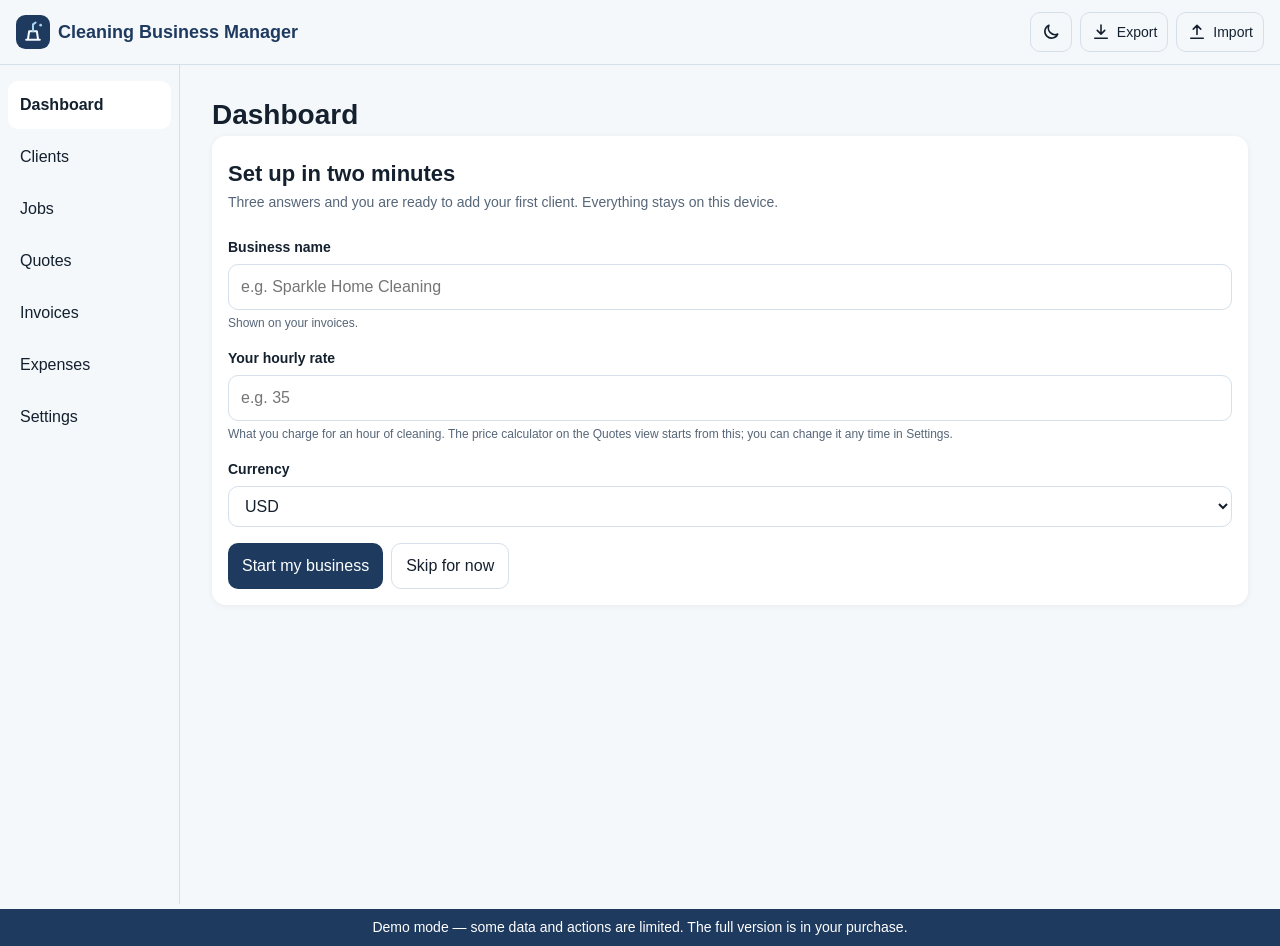
==== docs/index.html @ 764e395f "Initial deploy" ====
<!doctype html>
<html lang="en">
<head>
<meta charset="utf-8">
<meta name="viewport" content="width=device-width, initial-scale=1">
<title>Cleaning Business Manager</title>
<style>
/* Design tokens — single source of truth for colors/spacing/radius/shadow/fonts.
   tools/app_template.html (the "simple" architecture) hand-syncs its own inline
   :root block to these same names/values (see tests/test_app.py's token-drift
   test) since it must stay single-file and can't @import this file. Change a
   value here AND there, never one without the other. */
/* Breakpoints (documented here, not as custom properties — media queries need
   literal px): 480 = small phone, 680 = nav collapses to a top bar (see
   01_components.css), 960 = wide desktop (two-column dashboard/workspace layouts
   via .grid-2, see 01_components.css). */
:root {
  --color-bg: #F4F8FB;
  --color-ink: #14202E;
  --color-accent: #2B6CA3;
  --color-card: #fff;
  --color-muted: #566678;
  --color-border: #d5e0ea;
  --color-danger: #B3434B;

  /* Semantic feedback colors (banners, inline validation) — tinted background +
     an ink-like text color, same pairing convention as --color-danger above. */
  --color-success: #2F6B4F;
  --color-success-bg: #E3F0E7;
  --color-warning: #8A5A00;
  --color-warning-bg: #FBF0D9;
  --color-info: #2C5F8A;
  --color-info-bg: #E4EEF5;
  --color-error-bg: #F7E3E4;

  /* Solid button-background colors. Deliberately FIXED — the same value in both
     light and dark mode, unlike --color-accent/--color-danger above (which stay
     theme-adaptive for foreground/decorative use: chart fills, icons, borders,
     where lightening in dark mode is correct). A theme-adaptive color that gets
     LIGHTER in dark mode is wrong for a solid button background carrying white
     text — tests/test_app.py's contrast tests + validators/app_check.py's
     check_color_contrast verify these two pairs hold >= 4.5:1 in both themes. */
  --color-primary: #1E3A5F;
  --color-on-primary: #fff;
  --color-danger-strong: #B3434B;
  --color-on-danger: #fff;

  --space-1: 4px;
  --space-2: 8px;
  --space-3: 12px;
  --space-4: 16px;
  --space-5: 24px;
  --space-6: 32px;

  --radius-sm: 10px;
  --radius-md: 14px;
  --radius-lg: 16px;
  --radius-full: 999px;

  --shadow-sm: 0 1px 6px rgba(0, 0, 0, .06);
  --shadow-md: 0 8px 24px rgba(0, 0, 0, .14);

  /* Type scale. h1/h2/h3 below use these; .text-sm/.text-xs/.caption are utility
     classes for secondary copy — see 01_components.css. */
  --text-xs: 0.75rem;
  --text-sm: 0.875rem;
  --text-base: 1rem;
  --text-lg: 1.125rem;
  --text-xl: 1.375rem;
  --text-2xl: 1.75rem;
  --leading-tight: 1.25;
  --leading-normal: 1.5;

  /* Named after the same brand families tools/fonts/ ships (used in the guide
     PDFs via tools/pdf_kit.py) — a browser with them installed renders on-brand;
     everyone else falls back to a clean system stack. The TTFs themselves are
     not embedded here (keeps the self-contained HTML small — see CLAUDE.md). */
  --font-body: "Nunito Sans", -apple-system, "Segoe UI", Roboto, Helvetica, Arial, sans-serif;
  --font-heading: "Quicksand", -apple-system, "Segoe UI", Roboto, Helvetica, Arial, sans-serif;
}
:root[data-theme="dark"] {
  --color-bg: #0F1A26;
  --color-ink: #E6EEF5;
  --color-accent: #8FC1E8;
  --color-card: #172433;
  --color-muted: #9fb1c2;
  --color-border: #2a3b4d;
  --color-danger: #e58a92;

  --color-success: #8FCBA8;
  --color-success-bg: #1E3A2B;
  --color-warning: #E8C067;
  --color-warning-bg: #3A2F12;
  --color-info: #8FC1E8;
  --color-info-bg: #1C3246;
  --color-error-bg: #3A1F21;

  /* --color-primary/--color-on-primary/--color-danger-strong/--color-on-danger
     intentionally NOT overridden here — see the base :root comment above. */
}

* { box-sizing: border-box; }
body { margin: 0; font-family: var(--font-body); font-size: var(--text-base); line-height: var(--leading-normal); background: var(--color-bg); color: var(--color-ink); }
h1, h2, h3 { font-family: var(--font-heading); line-height: var(--leading-tight); margin: var(--space-2) 0 var(--space-1); }
h1 { font-size: var(--text-2xl); }
h2 { font-size: var(--text-xl); }
h3 { font-size: var(--text-lg); }

@media (prefers-reduced-motion: reduce) {
  *, *::before, *::after {
    animation-duration: 0.01ms !important;
    animation-iteration-count: 1 !important;
    transition-duration: 0.01ms !important;
    scroll-behavior: auto !important;
  }
}


/* Structural layout + reusable component classes. Shares every color/spacing/radius
   token with tools/app_template.html's inline <style> (see 00_tokens.css's header) —
   keep both in sync, verified by tests/test_app.py's token-drift/component tests. */
#app-header { display: flex; align-items: center; justify-content: space-between; padding: var(--space-3) var(--space-4); border-bottom: 1px solid var(--color-border); }
#app-controls { display: flex; gap: var(--space-2); }
#app-body { display: flex; min-height: calc(100vh - 56px); }
#view-nav { display: flex; flex-direction: column; gap: var(--space-1); width: 180px; padding: var(--space-4) var(--space-2); border-right: 1px solid var(--color-border); flex-shrink: 0; }
#view-nav button { text-align: left; background: transparent; border: 0; padding: var(--space-3) var(--space-3); border-radius: var(--radius-sm); font: inherit; color: var(--color-ink); cursor: pointer; }
#view-nav button[aria-current="page"] { background: var(--color-card); font-weight: 600; }
#view-root { flex: 1; padding: var(--space-5) var(--space-5) 60px; max-width: 760px; }
/* h1/h2/h3 sizing comes from 00_tokens.css's type scale. */
p.sub { margin: 0 0 var(--space-5); color: var(--color-muted); font-size: var(--text-sm); }

.card { background: var(--color-card); border-radius: var(--radius-md); padding: var(--space-4); margin-bottom: var(--space-4); box-shadow: var(--shadow-sm); }
.row { display: flex; gap: var(--space-2); }

input[type=text], input[type=number], textarea {
  flex: 1; min-width: 0; font: inherit; padding: 10px 12px;
  border: 1px solid var(--color-border); border-radius: var(--radius-sm);
  background: var(--color-card); color: var(--color-ink);
}

/* background/color use the FIXED --color-primary/--color-danger-strong pair (see
   00_tokens.css) — not --color-accent/--color-danger, whose dark-mode-lightened
   values drop white-text contrast well below WCAG AA when used as a solid fill. */
button { font: inherit; padding: 10px 14px; border: 0; border-radius: var(--radius-sm); background: var(--color-primary); color: var(--color-on-primary); cursor: pointer; }
button.ghost { background: transparent; color: var(--color-ink); border: 1px solid var(--color-border); }
button.danger { background: var(--color-danger-strong); color: var(--color-on-danger); }

:focus-visible { outline: 2px solid var(--color-accent); outline-offset: 2px; }

ul { list-style: none; padding: 0; margin: var(--space-3) 0 0; }
li { display: flex; align-items: center; justify-content: space-between; gap: var(--space-2); padding: 10px 0; border-top: 1px solid var(--color-border); }

/* Uses the fixed --color-primary pair, same contrast reasoning as buttons above —
   a persistent banner has the same white-text-on-solid-fill requirement. */
#demo-banner { text-align: center; padding: var(--space-2); margin: 0; background: var(--color-primary); color: var(--color-on-primary); font-size: var(--text-sm); }
#demo-banner[hidden] { display: none; }

/* Empty-state: a single reusable pattern for "nothing here yet" sections. */
.empty-state { text-align: center; padding: 40px var(--space-4); color: var(--color-muted); }
.empty-state strong { display: block; color: var(--color-ink); margin-bottom: var(--space-1); }

/* Toast/snackbar: transient feedback, dismissed by the caller via [hidden]. */
.toast {
  position: fixed; left: 50%; bottom: var(--space-4); transform: translateX(-50%);
  background: var(--color-ink); color: var(--color-bg); padding: 10px var(--space-4);
  border-radius: var(--radius-sm); box-shadow: var(--shadow-sm); font-size: .9rem;
}
.toast[hidden] { display: none; }

/* Banner/alert: persistent inline feedback (validation summaries, zone warnings),
   distinct from the transient floating .toast above. One semantic variant class
   required: success|warning|error|info. */
.banner { display: flex; align-items: flex-start; gap: var(--space-2); padding: var(--space-3) var(--space-4); border-radius: var(--radius-sm); font-size: var(--text-sm); margin-bottom: var(--space-4); }
.banner.success { background: var(--color-success-bg); color: var(--color-success); }
.banner.warning { background: var(--color-warning-bg); color: var(--color-warning); }
.banner.error { background: var(--color-error-bg); color: var(--color-danger); }
.banner.info { background: var(--color-info-bg); color: var(--color-info); }

/* Form field group: label + control + optional help text + error state. Wrap any
   existing input/textarea/select in a .field; add .has-error plus a .field-error
   element (role="alert" so screen readers announce it) when validation fails. */
.field { margin-bottom: var(--space-4); }
.field label { display: block; margin-bottom: 6px; font-weight: 600; font-size: var(--text-sm); }
.field .help { display: block; margin-top: 4px; color: var(--color-muted); font-size: var(--text-xs); }
.field.has-error input, .field.has-error textarea, .field.has-error select { border-color: var(--color-danger); }
.field-error { display: block; margin-top: 4px; color: var(--color-danger); font-size: var(--text-xs); }
select {
  flex: 1; min-width: 0; font: inherit; padding: 10px 12px;
  border: 1px solid var(--color-border); border-radius: var(--radius-sm);
  background: var(--color-card); color: var(--color-ink);
}

/* Table: header row, row separators, a horizontal-scroll wrapper for narrow
   screens so a wide table never breaks layout instead of silently clipping. */
.table-scroll { overflow-x: auto; margin-bottom: var(--space-4); }
table.table { width: 100%; border-collapse: collapse; font-size: var(--text-sm); }
table.table th { text-align: left; padding: var(--space-2) var(--space-3); color: var(--color-muted); font-weight: 600; border-bottom: 1px solid var(--color-border); }
table.table td { padding: var(--space-2) var(--space-3); border-bottom: 1px solid var(--color-border); }
table.table tbody tr:hover { background: var(--color-bg); }

/* Tabs: role="tablist"/"tab"/"tabpanel" convention. Toggling is handled by
   App.ui.initTabs(root) in main.js — this is presentation only. */
.tabs { display: flex; gap: var(--space-1); border-bottom: 1px solid var(--color-border); margin-bottom: var(--space-4); }
.tabs [role="tab"] { background: transparent; border: 0; border-bottom: 2px solid transparent; border-radius: 0; padding: var(--space-2) var(--space-3); color: var(--color-muted); cursor: pointer; }
.tabs [role="tab"][aria-selected="true"] { color: var(--color-ink); border-bottom-color: var(--color-primary); font-weight: 600; }
[role="tabpanel"][hidden] { display: none; }

/* Loading: a CSS-only spinner and a skeleton shimmer block. Both go static under
   prefers-reduced-motion (see 00_tokens.css's global rule). */
.spinner { width: 20px; height: 20px; border-radius: var(--radius-full); border: 2.5px solid var(--color-border); border-top-color: var(--color-primary); animation: spin 0.8s linear infinite; display: inline-block; }
@keyframes spin { to { transform: rotate(360deg); } }
.skeleton { background: var(--color-border); border-radius: var(--radius-sm); animation: skeleton-pulse 1.4s ease-in-out infinite; }
@keyframes skeleton-pulse { 0%, 100% { opacity: 1; } 50% { opacity: .5; } }

/* Modal: native <dialog> — no extra JS library needed for open/close/backdrop.
   .modal-header/.modal-body/.modal-footer are an optional structural convention
   for anything beyond a one-line confirm. */
dialog.modal { border: 0; border-radius: var(--radius-lg); padding: var(--space-5); max-width: 420px; width: 90%; box-shadow: var(--shadow-md); background: var(--color-card); color: var(--color-ink); }
dialog.modal::backdrop { background: rgba(0, 0, 0, .4); }
.modal-header { font-family: var(--font-heading); font-size: var(--text-lg); font-weight: 600; margin-bottom: var(--space-3); }
.modal-body { margin-bottom: var(--space-4); }
.modal-footer { display: flex; justify-content: flex-end; gap: var(--space-2); }

/* Accordion: native <details>/<summary> — Help/FAQ sections, no JS required. */
details.accordion { border-bottom: 1px solid var(--color-border); padding: var(--space-3) 0; }
details.accordion summary { cursor: pointer; font-weight: 600; }
details.accordion[open] summary { color: var(--color-primary); }
details.accordion .answer { margin-top: var(--space-2); color: var(--color-ink); }

/* Layout utilities for dashboard/workspace views: .stack is the default vertical
   flow (explicit for readability); .grid-2 goes two columns at >=680px. */
.stack { display: flex; flex-direction: column; gap: var(--space-4); }
.grid-2 { display: grid; grid-template-columns: 1fr; gap: var(--space-4); }
@media (min-width: 680px) {
  .grid-2 { grid-template-columns: 1fr 1fr; }
}

@media (max-width: 680px) {
  #app-body { flex-direction: column; }
  #view-nav { flex-direction: row; width: auto; overflow-x: auto; border-right: 0; border-bottom: 1px solid var(--color-border); }
  #view-root { max-width: none; padding: var(--space-4); }
  .tabs { overflow-x: auto; }
}


/* Cleaning-business-app additions on top of the shared design system. Colors come from the
   tokens in 00_tokens.css — no hard-coded hex here. */

input[type=date], input[type=time], input[type=text], input[type=number], select {
  width: 100%; font: inherit; padding: 10px 12px; border: 1px solid var(--color-border);
  border-radius: var(--radius-sm); background: var(--color-card); color: var(--color-ink);
}
.field input, .field select { width: 100%; }
input[type=checkbox] { width: 20px; height: 20px; accent-color: var(--color-primary); flex-shrink: 0; margin: 0; }
button.small { padding: 6px 10px; font-size: var(--text-sm); }
.row.wrap { flex-wrap: wrap; }
.caption { color: var(--color-muted); font-size: var(--text-xs); }
.nowrap { white-space: nowrap; }
.neg { color: var(--color-danger); font-weight: 600; }
table.table input.cell-input { width: 7.5em; padding: 6px 8px; }
table.table input.cell-input.invalid { border-color: var(--color-danger); }
tr.row-over td { background: var(--color-error-bg); }
tr.total-row td { font-weight: 700; border-top: 2px solid var(--color-border); }
table.table td select { width: auto; padding: 6px 8px; }

.stat-grid { display: grid; grid-template-columns: repeat(auto-fit, minmax(150px, 1fr)); gap: var(--space-3); margin-bottom: var(--space-4); }
.stat { background: var(--color-card); border-radius: var(--radius-md); padding: var(--space-3) var(--space-4); box-shadow: var(--shadow-sm); display: flex; flex-direction: column; gap: 2px; min-width: 0; }
.stat-label { font-size: var(--text-xs); color: var(--color-muted); text-transform: uppercase; letter-spacing: .04em; }
.stat-value { font-family: var(--font-heading); font-size: var(--text-xl); color: var(--color-primary); overflow-wrap: anywhere; }
:root[data-theme="dark"] .stat-value { color: var(--color-accent); }
.stat.bad .stat-value { color: var(--color-danger); }
.stat-sub { font-size: var(--text-xs); color: var(--color-muted); overflow-wrap: anywhere; }

.badge { font-size: var(--text-xs); color: var(--color-muted); border: 1px solid var(--color-border); border-radius: var(--radius-full); padding: 2px 10px; white-space: nowrap; }
label.check { display: flex; align-items: center; gap: var(--space-3); cursor: pointer; flex: 1; min-width: 0; }
label.check.done span { text-decoration: line-through; color: var(--color-muted); }
.progress { height: 10px; background: var(--color-border); border-radius: var(--radius-full); margin-top: var(--space-2); overflow: hidden; }
.progress > span { display: block; height: 100%; background: var(--color-primary); }
li { flex-wrap: wrap; }

#print-area { display: none; }
@media print {
  body.printing #app, body.printing dialog { display: none !important; }
  body.printing #print-area { display: block; padding: 0; color: #000; background: #fff; }
  body.printing .table { font-size: 12pt; }
  body.printing table.table th, body.printing table.table td { border-bottom: 1px solid #999; color: #000; }
}


/* ---------- Header: logo, menu toggle, icon actions ---------- */
#app-header { position: sticky; top: 0; z-index: 20; background: var(--color-bg); gap: var(--space-3); min-height: 60px; }
#brand { display: flex; align-items: center; gap: var(--space-2); min-width: 0; margin-right: auto; }
#brand-logo { flex-shrink: 0; }
#app-title { font-family: var(--font-heading); font-size: var(--text-lg); color: var(--color-primary); white-space: nowrap; overflow: hidden; text-overflow: ellipsis; }
:root[data-theme="dark"] #app-title { color: var(--color-accent); }
#app-controls { display: flex; align-items: center; gap: var(--space-2); }
.icon-btn { display: inline-flex; align-items: center; justify-content: center; gap: 6px; min-width: 40px; height: 40px; padding: 0 10px; background: transparent; color: var(--color-ink); border: 1px solid var(--color-border); border-radius: var(--radius-sm); }
.icon-btn:hover { background: var(--color-card); }
.icon-btn .label { font-size: var(--text-sm); }
#menuToggle { display: none; }

/* ---------- Desktop: use the whole width ---------- */
#view-nav { position: sticky; top: 61px; align-self: flex-start; white-space: nowrap; }
#view-nav button { white-space: nowrap; }
#view-root { max-width: 1480px; width: 100%; min-width: 0; }
.split { display: grid; grid-template-columns: 1fr; gap: var(--space-4); align-items: start; }
.split > .main, .split > .side { min-width: 0; }
.cols-2 { display: block; }
.grid-2.top { align-items: start; }
.bars { margin: 0; }
.bars li { display: block; padding: var(--space-2) 0; }
.bar-head { display: flex; justify-content: space-between; gap: var(--space-2); font-size: var(--text-sm); margin-bottom: 4px; }
.bar { position: relative; height: 8px; background: var(--color-border); border-radius: var(--radius-full); overflow: hidden; }
.bar .est { position: absolute; left: 0; top: 0; bottom: 0; background: var(--color-border); border-right: 2px solid var(--color-muted); }
.bar .act { position: absolute; left: 0; top: 0; bottom: 0; background: var(--color-primary); border-radius: var(--radius-full); }
.bar.over .act { background: var(--color-danger-strong); }
@media (min-width: 981px) {
  .split { grid-template-columns: minmax(300px, 380px) 1fr; }
  .split > .side { position: sticky; top: 76px; }
  .cols-2 { column-count: 2; column-gap: var(--space-4); }
  .cols-2 > .card { break-inside: avoid; }
  #view-root { padding: var(--space-5) var(--space-6) 60px; }
}
@media (min-width: 681px) and (max-width: 980px) {
  .split { grid-template-columns: 1fr; }
}

/* ---------- Phone: drop-down menu, compact header ---------- */
@media (max-width: 680px) {
  #menuToggle { display: inline-flex; }
  #app-header { padding: var(--space-2) var(--space-3); min-height: 56px; gap: var(--space-2); }
  #app-controls { gap: var(--space-1); }
  #app-controls .label { display: none; }
  .icon-btn { min-width: 38px; height: 38px; padding: 0 8px; }
  #app-title { font-size: var(--text-base); }
  #view-nav { display: none; position: fixed; left: 0; right: 0; top: 57px; z-index: 19; flex-direction: column; width: auto; max-height: calc(100vh - 57px); overflow-y: auto;
    background: var(--color-card); border: 0; border-bottom: 1px solid var(--color-border); box-shadow: var(--shadow-md); padding: var(--space-2); }
  body.menu-open #view-nav { display: flex; }
  #view-nav button { padding: 14px var(--space-3); font-size: var(--text-base); }
}
@media (max-width: 360px) { #app-title { display: none; } }

@media (min-width: 681px) { #view-nav { min-height: calc(100vh - 61px); } }

/* ---------- Tables: nowrap action columns; stacked cards on phones ---------- */
table.table td:last-child { white-space: nowrap; }
table.table.cardrows td.neg, table.table.cardrows td[data-label="Amount due"] { white-space: nowrap; }
/* The invoices table is wide; keep it full width until there is room for a side column. */
@media (min-width: 981px) and (max-width: 1599px) { .split.late { grid-template-columns: 1fr; } .split.late > .side { position: static; order: 2; } }
@media (max-width: 680px) {
  table.table.cardrows thead { display: none; }
  table.table.cardrows, table.table.cardrows tbody { display: block; }
  table.table.cardrows tr { display: grid; grid-template-columns: 1fr 1fr; gap: 6px var(--space-3); padding: var(--space-3) 0; border-bottom: 1px solid var(--color-border); }
  table.table.cardrows td { display: block; border: 0; padding: 0; min-width: 0; }
  table.table.cardrows td::before { content: attr(data-label); display: block; font-size: var(--text-xs); color: var(--color-muted); text-transform: uppercase; letter-spacing: .04em; }
  table.table.cardrows td:first-child { grid-column: 1 / -1; font-weight: 700; font-size: var(--text-base); }
  table.table.cardrows td:first-child::before, table.table.cardrows td:empty { display: none; }
  table.table.cardrows td:last-child { grid-column: 1 / -1; }
  table.table.cardrows td:last-child::before { display: none; }
  table.table.cardrows td select { width: 100%; }
  table.table.cardrows input.cell-input { width: 100%; }
  table.table.cardrows tr.total-row td:first-child { font-size: var(--text-lg); }
  table.table.cardrows tbody tr:hover { background: transparent; }
}

/* ---------- Cleaning business additions ---------- */
.badge.ok { color: var(--color-success); border-color: var(--color-success); }
.badge.bad { color: var(--color-danger); border-color: var(--color-danger); }
tr.row-muted td { color: var(--color-muted); text-decoration: line-through; }
ul.plain { list-style: disc; padding-left: var(--space-5); margin: var(--space-2) 0; font-size: var(--text-sm); }
ul.plain li { display: list-item; padding: 2px 0; }
.job-line { display: flex; flex-direction: column; min-width: 0; }
.legend { display: flex; gap: var(--space-4); font-size: var(--text-sm); margin-bottom: var(--space-2); }
.legend .key::before { content: ""; display: inline-block; width: 12px; height: 12px; border-radius: 3px; margin-right: 6px; vertical-align: -1px; }
.legend .key.inc::before { background: var(--color-accent); }
.legend .key.exp::before { background: var(--color-muted); }
svg.chart { width: 100%; height: auto; max-height: 260px; display: block; }
.quote-price { display: flex; flex-direction: column; align-items: flex-start; margin-bottom: var(--space-3); }
.quote-price strong { font-family: var(--font-heading); font-size: 2.25rem; line-height: 1.1; color: var(--color-primary); }
:root[data-theme="dark"] .quote-price strong { color: var(--color-accent); }
.quote-out table.table th { text-align: left; font-weight: 600; color: var(--color-muted); width: 45%; }
.main > .card + .card { margin-top: var(--space-4); }
/* On phones and narrow windows the list comes first and the add form below it. */
@media (max-width: 980px) { .split.listfirst > .main { order: -1; } }

</style>
</head>
<body>
<div id="app">
  <header id="app-header">
    <button id="menuToggle" type="button" class="icon-btn" data-nav-toggle aria-label="Open menu" aria-expanded="false" aria-controls="view-nav">
      <svg viewBox="0 0 24 24" width="22" height="22" fill="none" stroke="currentColor" stroke-width="2" stroke-linecap="round" aria-hidden="true"><path d="M4 7h16M4 12h16M4 17h16"/></svg>
    </button>
    <div id="brand">
      <svg id="brand-logo" viewBox="0 0 40 40" width="34" height="34" aria-hidden="true">
        <rect width="40" height="40" rx="11" fill="var(--color-primary)"/>
        <path d="M12 29h16M14 29l1.5-10h9L26 29" fill="none" stroke="#F4F8FB" stroke-width="2.4" stroke-linejoin="round" stroke-linecap="round"/>
        <path d="M20 19v-8M20 11l3-2" fill="none" stroke="#A9D4EE" stroke-width="2.4" stroke-linecap="round" stroke-linejoin="round"/>
        <circle cx="29" cy="12" r="1.6" fill="#A9D4EE"/>
      </svg>
      <strong id="app-title">Cleaning Business Manager</strong>
    </div>
    <div id="app-controls">
      <button id="themeToggle" type="button" class="icon-btn" aria-label="Toggle dark mode" title="Light / dark">
        <svg viewBox="0 0 24 24" width="20" height="20" fill="none" stroke="currentColor" stroke-width="1.9" stroke-linecap="round" stroke-linejoin="round" aria-hidden="true"><path d="M20 14.5A8 8 0 0 1 9.5 4 8 8 0 1 0 20 14.5z"/></svg>
      </button>
      <button id="exportBtn" type="button" class="icon-btn" aria-label="Export backup" title="Export backup">
        <svg viewBox="0 0 24 24" width="20" height="20" fill="none" stroke="currentColor" stroke-width="1.9" stroke-linecap="round" stroke-linejoin="round" aria-hidden="true"><path d="M12 3.5v11M7.5 10l4.5 4.5 4.5-4.5M4.5 19.5h15"/></svg>
        <span class="label">Export</span>
      </button>
      <button id="importBtn" type="button" class="icon-btn" aria-label="Import backup" title="Import backup">
        <svg viewBox="0 0 24 24" width="20" height="20" fill="none" stroke="currentColor" stroke-width="1.9" stroke-linecap="round" stroke-linejoin="round" aria-hidden="true"><path d="M12 15V4M7.5 8.5L12 4l4.5 4.5M4.5 19.5h15"/></svg>
        <span class="label">Import</span>
      </button>
      <input id="importFile" type="file" accept="application/json" hidden>
    </div>
  </header>
  <div id="app-body">
    <nav id="view-nav" aria-label="Main navigation"></nav>
    <main id="view-root" data-active-view=""></main>
  </div>
  <p id="demo-banner" hidden>Demo mode — some data and actions are limited. The full version is in your purchase.</p>
</div>
<script>
window.APP_DEMO_MODE = true;

/* Minimal hash router. Each module (app_src/modules/*.js) registers a view on
 * App.views[id] = {navLabel, render(root)} and pushes id onto App.nav, in the order
 * it should appear in the nav. render(root) MUST set root.dataset.activeView = id and
 * replace root's content with that view's real markup (never just scroll to an anchor —
 * validators/app_check.py's multi-view check clicks every nav item and asserts both
 * data-active-view and the visible text actually change). */
(function () {
  window.App = window.App || { views: {}, nav: [] };

  function show(id) {
    var view = App.views[id];
    if (!view) {
      id = App.nav[0];
      view = App.views[id];
    }
    if (!view) return;
    view.render(document.getElementById('view-root'));
    document.querySelectorAll('#view-nav [data-nav]').forEach(function (b) {
      b.setAttribute('aria-current', b.dataset.nav === id ? 'page' : 'false');
    });
    if (location.hash !== '#' + id) location.hash = '#' + id;
    if (App.ui && App.ui.closeMenu) App.ui.closeMenu();
  }

  function buildNav() {
    var nav = document.getElementById('view-nav');
    nav.innerHTML = '';
    App.nav.forEach(function (id) {
      var b = document.createElement('button');
      b.type = 'button';
      b.dataset.nav = id;
      b.textContent = App.views[id].navLabel;
      b.addEventListener('click', function () { show(id); });
      nav.appendChild(b);
    });
  }

  // show() itself sets location.hash, which fires hashchange a moment later. Only re-render
  // when the hash points at a DIFFERENT view (back/forward, typed URL) — otherwise that echo
  // re-renders the current view and wipes anything the user has just started typing.
  window.addEventListener('hashchange', function () {
    var id = location.hash.slice(1);
    if (document.getElementById('view-root').dataset.activeView !== id) show(id);
  });
  window.AppRouter = {
    init: function () {
      buildNav();
      show(location.hash.slice(1) || App.nav[0]);
    },
  };
})();


/* Shared helpers: safe DOM building (user-entered names are never parsed as HTML),
 * money in whole cents, dates, ids, CSV import/export and a print helper. Every view
 * module below composes these. */
(function (g) {
  var App = g.App = g.App || { views: {}, nav: [] };

  /** h('div', {class, text, attrs:{}, on:{click}, dataset:{}}, ...children) */
  function h(tag, props) {
    var el = document.createElement(tag);
    var p = props || {};
    Object.keys(p).forEach(function (k) {
      var v = p[k];
      if (v == null || v === false) return;
      if (k === 'class') el.className = v;
      else if (k === 'text') el.textContent = v;
      else if (k === 'on') Object.keys(v).forEach(function (ev) { el.addEventListener(ev, v[ev]); });
      else if (k === 'dataset') Object.keys(v).forEach(function (d) { el.dataset[d] = v[d]; });
      else if (k === 'attrs') Object.keys(v).forEach(function (a) { if (v[a] != null && v[a] !== false) el.setAttribute(a, v[a] === true ? '' : v[a]); });
      else el[k] = v;
    });
    for (var i = 2; i < arguments.length; i++) append(el, arguments[i]);
    return el;
  }
  function append(el, child) {
    if (child == null || child === false) return;
    if (Array.isArray(child)) { child.forEach(function (c) { append(el, c); }); return; }
    el.appendChild(typeof child === 'string' || typeof child === 'number' ? document.createTextNode(String(child)) : child);
  }

  /* ---------- Money (whole cents) ---------- */
  function currency() { return App.store.get('currency', 'USD'); }
  function fmt(cents) {
    var c = Math.round(cents || 0);
    var whole = c % 100 === 0;
    try {
      return new Intl.NumberFormat(undefined, {
        style: 'currency', currency: currency(),
        minimumFractionDigits: whole ? 0 : 2, maximumFractionDigits: 2,
      }).format(c / 100);
    } catch (e) {
      return (c / 100).toFixed(whole ? 0 : 2);
    }
  }
  /** "1,234.50" / "1.234,50" / "12" -> cents, or null when it is not a number. */
  function parseMoney(str) {
    var s = String(str == null ? '' : str).replace(/[^\d.,-]/g, '');
    if (!s || s === '-' || s === '.' || s === ',') return null;
    var hasDot = s.indexOf('.') >= 0, hasComma = s.indexOf(',') >= 0;
    if (hasDot && hasComma) {
      if (s.lastIndexOf(',') > s.lastIndexOf('.')) s = s.replace(/\./g, '').replace(',', '.');
      else s = s.replace(/,/g, '');
    } else if (hasComma) {
      s = /,\d{1,2}$/.test(s) ? s.replace(',', '.') : s.replace(/,/g, '');
    }
    var n = parseFloat(s);
    return isFinite(n) ? Math.round(n * 100) : null;
  }
  function inputMoney(cents) {
    if (!cents) return '';
    var v = cents / 100;
    return v % 1 === 0 ? String(v) : v.toFixed(2);
  }

  /* ---------- Dates ---------- */
  function parseISO(iso) {
    var m = /^(\d{4})-(\d{2})-(\d{2})$/.exec(iso || '');
    return m ? new Date(+m[1], +m[2] - 1, +m[3]) : null;
  }
  function today() { var d = new Date(); return new Date(d.getFullYear(), d.getMonth(), d.getDate()); }
  function daysUntil(iso) {
    var d = parseISO(iso);
    return d ? Math.round((d - today()) / 86400000) : null;
  }
  function fmtDate(d) {
    try { return new Intl.DateTimeFormat(undefined, { month: 'short', day: 'numeric', year: 'numeric' }).format(d); }
    catch (e) { return d.toDateString(); }
  }
  function uid() { return Date.now().toString(36) + Math.random().toString(36).slice(2, 6); }

  function iso(d) {
    var m = d.getMonth() + 1, day = d.getDate();
    return d.getFullYear() + '-' + (m < 10 ? '0' : '') + m + '-' + (day < 10 ? '0' : '') + day;
  }
  function addDays(d, n) { return new Date(d.getFullYear(), d.getMonth(), d.getDate() + n); }
  /** Same day-of-month, clamped to the last day when the target month is shorter. */
  function addMonths(d, n) {
    var first = new Date(d.getFullYear(), d.getMonth() + n, 1);
    var last = new Date(first.getFullYear(), first.getMonth() + 1, 0).getDate();
    return new Date(first.getFullYear(), first.getMonth(), Math.min(d.getDate(), last));
  }
  function monthKey(isoDate) { return String(isoDate || '').slice(0, 7); }
  function monthLabel(key) {
    var m = /^(\d{4})-(\d{2})$/.exec(key || '');
    if (!m) return key || '';
    try { return new Intl.DateTimeFormat(undefined, { month: 'short', year: '2-digit' }).format(new Date(+m[1], +m[2] - 1, 1)); }
    catch (e) { return key; }
  }

  /* ---------- CSV (import and export) ---------- */
  /** Parses CSV text (quoted fields, "" escapes, CRLF/LF, a trailing blank line) into rows of strings. */
  function parseCSV(text) {
    var rows = [], row = [], cur = '', q = false, i = 0, s = String(text || '').replace(/^\uFEFF/, '');
    for (; i < s.length; i++) {
      var ch = s[i];
      if (q) {
        if (ch === '"') { if (s[i + 1] === '"') { cur += '"'; i++; } else q = false; }
        else cur += ch;
      } else if (ch === '"') q = true;
      else if (ch === ',') { row.push(cur); cur = ''; }
      else if (ch === '\n' || ch === '\r') {
        if (ch === '\r' && s[i + 1] === '\n') i++;
        row.push(cur); cur = '';
        if (row.length > 1 || row[0] !== '') rows.push(row);
        row = [];
      } else cur += ch;
    }
    row.push(cur);
    if (row.length > 1 || row[0] !== '') rows.push(row);
    return rows;
  }
  function csvCell(v) {
    var s = v == null ? '' : String(v);
    // Spreadsheet formula injection: a leading = + - @ would be run as a formula when opened.
    if (/^[=+\-@]/.test(s) && isNaN(Number(s))) s = "'" + s;
    return /[",\n\r]/.test(s) ? '"' + s.replace(/"/g, '""') + '"' : s;
  }
  function toCSV(rows) { return rows.map(function (r) { return r.map(csvCell).join(','); }).join('\r\n') + '\r\n'; }
  function download(filename, text, type) {
    var blob = new Blob([text], { type: type || 'text/csv' });
    var a = document.createElement('a');
    a.href = URL.createObjectURL(blob);
    a.download = filename;
    document.body.appendChild(a);
    a.click();
    a.remove();
    setTimeout(function () { URL.revokeObjectURL(a.href); }, 1000);
  }

  /* ---------- Small shared UI pieces ---------- */
  function field(id, label, control, help) {
    return h('div', { class: 'field' },
      h('label', { attrs: { for: id }, text: label }), control,
      help ? h('span', { class: 'help', text: help }) : null,
      h('span', { class: 'field-error', attrs: { role: 'alert' } }));
  }
  function setError(fieldEl, message) {
    fieldEl.classList.add('has-error');
    fieldEl.querySelector('.field-error').textContent = message;
    var c = fieldEl.querySelector('input,select');
    if (c) { c.setAttribute('aria-invalid', 'true'); c.focus(); }
  }
  function clearErrors(root) {
    root.querySelectorAll('.field.has-error').forEach(function (f) {
      f.classList.remove('has-error');
      f.querySelector('.field-error').textContent = '';
      var c = f.querySelector('input,select');
      if (c) c.removeAttribute('aria-invalid');
    });
  }
  function banner(kind, text) { return h('div', { class: 'banner ' + kind, attrs: { role: kind === 'error' || kind === 'warning' ? 'alert' : 'status' }, text: text }); }
  function stat(label, value, sub, tone) {
    return h('div', { class: 'stat' + (tone ? ' ' + tone : '') },
      h('span', { class: 'stat-label', text: label }), h('strong', { class: 'stat-value', text: value }),
      sub ? h('span', { class: 'stat-sub', text: sub }) : null);
  }
  function emptyState(title, text) {
    return h('div', { class: 'empty-state' }, h('strong', { text: title }), text ? h('span', { text: text }) : null);
  }
  /** Wraps a table for horizontal scroll and copies each header into its cells' data-label,
   *  which the phone layout uses to show every row as a labelled card (see 02_wedding.css). */
  function tableWrap(table) {
    var heads = Array.prototype.map.call(table.querySelectorAll('thead th'), function (th) { return th.textContent; });
    table.querySelectorAll('tbody tr').forEach(function (tr) {
      Array.prototype.forEach.call(tr.children, function (td, i) { if (heads[i]) td.setAttribute('data-label', heads[i]); });
    });
    return h('div', { class: 'table-scroll' }, table);
  }

  /** Native <dialog> confirm. Resolves true on confirm. */
  function confirmDialog(title, message, confirmLabel) {
    return new Promise(function (resolve) {
      var done = false;
      var dlg = h('dialog', { class: 'modal' });
      function finish(v) { done = true; resolve(v); if (dlg.open) dlg.close(); }
      dlg.appendChild(h('div', { class: 'modal-header', text: title }));
      dlg.appendChild(h('div', { class: 'modal-body', text: message }));
      dlg.appendChild(h('div', { class: 'modal-footer' },
        h('button', { type: 'button', class: 'ghost', text: 'Cancel', on: { click: function () { finish(false); } } }),
        h('button', { type: 'button', class: 'danger', text: confirmLabel || 'Confirm', on: { click: function () { finish(true); } } })));
      dlg.addEventListener('close', function () { dlg.remove(); if (!done) resolve(false); });
      document.body.appendChild(dlg);
      dlg.showModal();
    });
  }

  /** Prints just `title` + a copy of `node` (nothing else on the page). */
  function printSheet(title, node) {
    var old = document.getElementById('print-area');
    if (old) old.remove();
    var area = h('div', { id: 'print-area' }, h('h1', { text: title }), node.cloneNode(true));
    document.body.appendChild(area);
    document.body.classList.add('printing');
    var cleaned = false;
    function cleanup() {
      if (cleaned) return;
      cleaned = true;
      document.body.classList.remove('printing');
      area.remove();
    }
    window.addEventListener('afterprint', cleanup, { once: true });
    setTimeout(cleanup, 60000);
    window.print();
  }

  App.core = {
    h: h, fmt: fmt, parseMoney: parseMoney, inputMoney: inputMoney,
    parseISO: parseISO, today: today, daysUntil: daysUntil, fmtDate: fmtDate,
    uid: uid, iso: iso, addDays: addDays, addMonths: addMonths, monthKey: monthKey, monthLabel: monthLabel,
    parseCSV: parseCSV, toCSV: toCSV, download: download,
    field: field, setError: setError, clearErrors: clearErrors, banner: banner, stat: stat,
    emptyState: emptyState, tableWrap: tableWrap, confirmDialog: confirmDialog, printSheet: printSheet,
  };
})(window);


/* Data access + every computed number the app shows. Keeping the arithmetic in one
 * place (all money in whole cents) is what the audit's totals checks rely on. There are
 * no spreadsheet formulas here to overwrite: totals are always recomputed from the
 * records. */
(function (g) {
  var App = g.App = g.App || { views: {}, nav: [] };
  var C = App.core;

  var SIZES = [
    ['Small (up to 1,000 sq ft)', 1.0], ['Medium (1,000 to 1,800 sq ft)', 1.75],
    ['Large (1,800 to 2,800 sq ft)', 2.5], ['Extra large (2,800 sq ft and up)', 3.5],
  ];
  var TYPES = [['Standard clean', 1, 'standard'], ['Deep clean', 1.6, 'deep'], ['Move-in / move-out clean', 1.9, 'move']];
  var FREQS = [['One-off', 0, 'none'], ['Monthly', 0.05, 'monthly'], ['Every two weeks', 0.10, 'biweekly'], ['Weekly', 0.15, 'weekly']];
  /** How many visits a new repeating job creates (the first one included). */
  var SERIES_COUNT = { weekly: 12, biweekly: 8, monthly: 6 };
  var EXPENSE_CATEGORIES = ['Supplies', 'Fuel and mileage', 'Equipment', 'Insurance', 'Marketing', 'Software', 'Wages', 'Other'];

  function find(arr, id) { for (var i = 0; i < arr.length; i++) if (arr[i].id === id) return arr[i]; return null; }

  var D = App.data = {
    SIZES: SIZES, TYPES: TYPES, FREQS: FREQS, EXPENSE_CATEGORIES: EXPENSE_CATEGORIES,
    CURRENCIES: ['USD', 'EUR', 'GBP', 'CAD', 'AUD', 'NZD', 'CHF', 'SEK', 'NOK', 'DKK', 'MAD', 'AED', 'ZAR', 'INR', 'MXN', 'BRL', 'JPY'],

    business: function () { return App.store.get('business', { setupDone: false, name: '', rate: 0 }); },
    saveBusiness: function (b) { App.store.set('business', b); },
    list: function (key) { return App.store.get(key, []); },
    save: function (key, arr) { App.store.set(key, arr); },
    client: function (id) { return find(D.list('clients'), id); },
    clientName: function (id) { var c = D.client(id); return c ? c.name : '(removed client)'; },

    /* ---------- Quotes ---------- */
    /** hours = (base size + 0.25 per bedroom + 0.5 per bathroom) x clean type, rounded to a quarter hour;
     *  price = hours x hourly rate, less the repeat discount. Every step is returned so it can be shown. */
    quote: function (inp, rate) {
      var size = SIZES[inp.size] || SIZES[0], type = TYPES[inp.type] || TYPES[0], freq = FREQS[inp.freq] || FREQS[0];
      var beds = Math.max(0, inp.beds || 0), baths = Math.max(0, inp.baths || 0);
      var raw = (size[1] + 0.25 * beds + 0.5 * baths) * type[1];
      var hours = Math.max(1, Math.round(raw * 4) / 4);
      var gross = Math.round(hours * (rate || 0));
      var discount = Math.round(gross * freq[1]);
      return {
        hours: hours, rate: rate || 0, gross: gross, discount: discount, discountPct: Math.round(freq[1] * 100),
        price: gross - discount, repeat: freq[2], typeLabel: type[0], sizeLabel: size[0], beds: beds, baths: baths,
      };
    },

    /* ---------- Jobs ---------- */
    /** ISO dates for a new job: just the first date, or the whole series when it repeats. */
    seriesDates: function (startIso, repeat) {
      var start = C.parseISO(startIso), n = SERIES_COUNT[repeat] || 1, out = [];
      if (!start) return out;
      for (var i = 0; i < n; i++) {
        out.push(C.iso(repeat === 'weekly' ? C.addDays(start, 7 * i) : repeat === 'biweekly' ? C.addDays(start, 14 * i) : repeat === 'monthly' ? C.addMonths(start, i) : start));
      }
      return out;
    },
    sortedJobs: function () {
      return D.list('jobs').slice().sort(function (a, b) {
        var ka = a.date + ' ' + (a.time || ''), kb = b.date + ' ' + (b.time || '');
        return ka < kb ? -1 : ka > kb ? 1 : 0;
      });
    },
    jobsOn: function (isoDate) {
      return D.sortedJobs().filter(function (j) { return j.date === isoDate && j.status !== 'cancelled'; });
    },

    /* ---------- Invoices ---------- */
    invoicePaid: function (inv) {
      var t = 0;
      (inv.payments || []).forEach(function (p) { t += p.amount || 0; });
      return t;
    },
    invoiceDue: function (inv) { return Math.max(0, (inv.amount || 0) - D.invoicePaid(inv)); },
    isOverdue: function (inv) { return D.invoiceDue(inv) > 0 && !!inv.due && inv.due < C.iso(C.today()); },
    invoiceStatus: function (inv) {
      var due = D.invoiceDue(inv);
      if (due === 0) return 'paid';
      if (D.isOverdue(inv)) return 'overdue';
      return D.invoicePaid(inv) > 0 ? 'part-paid' : 'unpaid';
    },
    nextInvoiceNumber: function () {
      var max = 0;
      D.list('invoices').forEach(function (i) { var m = /(\d+)$/.exec(i.number || ''); if (m) max = Math.max(max, +m[1]); });
      var n = String(max + 1);
      while (n.length < 4) n = '0' + n;
      return 'INV-' + n;
    },
    /** Unpaid invoices grouped by client, largest balance first. */
    owedByClient: function () {
      var map = {};
      D.list('invoices').forEach(function (inv) {
        var due = D.invoiceDue(inv);
        if (!due) return;
        var row = map[inv.clientId] || (map[inv.clientId] = { clientId: inv.clientId, due: 0, overdue: 0, count: 0 });
        row.due += due; row.count += 1;
        if (D.isOverdue(inv)) row.overdue += due;
      });
      return Object.keys(map).map(function (k) { return map[k]; }).sort(function (a, b) { return b.due - a.due; });
    },
    owedTotals: function () {
      var t = { due: 0, overdue: 0, overdueCount: 0 };
      D.list('invoices').forEach(function (inv) {
        var due = D.invoiceDue(inv);
        t.due += due;
        if (due && D.isOverdue(inv)) { t.overdue += due; t.overdueCount += 1; }
      });
      return t;
    },

    /** Days from the invoice date to the due date (Settings; defaults to 7). */
    terms: function () { var t = D.business().terms; return t >= 0 && t <= 365 ? t : 7; },
    /** Saves a new invoice dated today (or `date`) and returns it. */
    createInvoice: function (o) {
      var date = o.date || C.iso(C.today()), d = C.parseISO(date) || C.today();
      var inv = { id: C.uid(), number: D.nextInvoiceNumber(), clientId: o.clientId, date: date, due: C.iso(C.addDays(d, D.terms())),
        description: o.description || 'Cleaning', amount: o.amount || 0, payments: [], jobId: o.jobId || null };
      var all = D.list('invoices'); all.push(inv); D.save('invoices', all);
      return inv;
    },

    /* ---------- Money in and out, by month ---------- */
    monthIncome: function (key) {
      var t = 0;
      D.list('invoices').forEach(function (inv) { (inv.payments || []).forEach(function (p) { if (C.monthKey(p.date) === key) t += p.amount || 0; }); });
      return t;
    },
    monthExpenses: function (key) {
      var t = 0;
      D.list('expenses').forEach(function (e) { if (C.monthKey(e.date) === key) t += e.amount || 0; });
      return t;
    },
    /** The last n month keys (YYYY-MM), oldest first, ending with the current month. */
    lastMonths: function (n) {
      var now = C.today(), out = [];
      for (var i = n - 1; i >= 0; i--) out.push(C.iso(new Date(now.getFullYear(), now.getMonth() - i, 1)).slice(0, 7));
      return out;
    },
    monthSummary: function (key) {
      var inc = D.monthIncome(key), exp = D.monthExpenses(key);
      return { key: key, income: inc, expenses: exp, profit: inc - exp };
    },
  };
})(window);


/* Inline-SVG chart for the Dashboard: income vs expenses for the last months. Reads real
 * app state only (App.data); no chart library, no sample numbers. Colours come from the
 * design tokens so both themes work. */
window.App = window.App || { views: {}, nav: [] };
App.charts = {
  /** rows: [{label, income, expenses}] in cents. Returns an <svg> element. */
  incomeExpenses: function (rows, fmt) {
    var NS = 'http://www.w3.org/2000/svg';
    var w = 560, h = 220, padL = 8, padB = 34, padT = 14, plotH = h - padB - padT;
    var max = 1;
    rows.forEach(function (r) { max = Math.max(max, r.income, r.expenses); });
    var groupW = (w - padL * 2) / rows.length, barW = Math.min(26, groupW / 2 - 6);
    var svg = document.createElementNS(NS, 'svg');
    svg.setAttribute('viewBox', '0 0 ' + w + ' ' + h);
    svg.setAttribute('role', 'img');
    svg.setAttribute('class', 'chart');
    svg.setAttribute('aria-label', 'Income and expenses by month: ' + rows.map(function (r) {
      return r.label + ' income ' + fmt(r.income) + ', expenses ' + fmt(r.expenses);
    }).join('; '));
    function el(tag, attrs, text) {
      var e = document.createElementNS(NS, tag);
      Object.keys(attrs).forEach(function (k) { e.setAttribute(k, attrs[k]); });
      if (text != null) e.textContent = text;
      svg.appendChild(e);
      return e;
    }
    el('line', { x1: padL, x2: w - padL, y1: h - padB, y2: h - padB, stroke: 'var(--color-border)', 'stroke-width': 1 });
    rows.forEach(function (r, i) {
      var cx = padL + groupW * i + groupW / 2;
      [['income', 'var(--color-accent)', -barW - 2], ['expenses', 'var(--color-muted)', 2]].forEach(function (s) {
        var v = r[s[0]], bh = v > 0 ? Math.max(3, Math.round(v / max * plotH)) : 0;
        if (bh) el('rect', { x: cx + s[2], y: h - padB - bh, width: barW, height: bh, rx: 3, fill: s[1] });
      });
      el('text', { x: cx, y: h - 14, 'text-anchor': 'middle', 'font-size': 12, fill: 'var(--color-ink)' }, r.label);
    });
    return svg;
  },
};


/* Dashboard: first-launch guided setup, then today's jobs, who owes you, and the month's
 * income / expenses / profit. */
(function (g) {
  var App = g.App = g.App || { views: {}, nav: [] };
  var C = App.core, D = App.data, h = C.h;

  function renderSetup(root) {
    var name = h('input', { type: 'text', id: 'setupName', attrs: { maxlength: '80', autocomplete: 'organization', placeholder: 'e.g. Sparkle Home Cleaning' } });
    var rate = h('input', { type: 'text', id: 'setupRate', attrs: { inputmode: 'decimal', placeholder: 'e.g. 35' } });
    var cur = h('select', { id: 'setupCurrency', attrs: { 'aria-label': 'Currency' } });
    D.CURRENCIES.forEach(function (c) { cur.appendChild(h('option', { value: c, text: c, selected: c === App.store.get('currency', 'USD') })); });
    var fName = C.field('setupName', 'Business name', name, 'Shown on your invoices.');
    var fRate = C.field('setupRate', 'Your hourly rate', rate, 'What you charge for an hour of cleaning. The price calculator on the Quotes view starts from this; you can change it any time in Settings.');
    var fCur = C.field('setupCurrency', 'Currency', cur);
    var form = h('div', { class: 'card' },
      h('h2', { text: 'Set up in two minutes' }),
      h('p', { class: 'sub', text: 'Three answers and you are ready to add your first client. Everything stays on this device.' }),
      fName, fRate, fCur,
      h('div', { class: 'row' },
        h('button', { type: 'button', id: 'setupBtn', text: 'Start my business' }),
        h('button', { type: 'button', id: 'skipSetupBtn', class: 'ghost', text: 'Skip for now' })));
    root.appendChild(form);

    form.querySelector('#setupBtn').addEventListener('click', function () {
      C.clearErrors(form);
      var nm = name.value.trim(), r = C.parseMoney(rate.value);
      if (!nm) return C.setError(fName, 'Enter your business name.');
      if (r == null || r <= 0) return C.setError(fRate, 'Enter your hourly rate as a number above zero.');
      App.store.set('currency', cur.value);
      D.saveBusiness({ setupDone: true, name: nm, rate: r });
      App.views.dashboard.render(root);
    });
    form.querySelector('#skipSetupBtn').addEventListener('click', function () {
      D.saveBusiness({ setupDone: true, name: '', rate: 0 });
      App.views.dashboard.render(root);
    });
  }

  function jobRow(j) {
    return h('li', null,
      h('span', { class: 'job-line' }, h('strong', { text: D.clientName(j.clientId) }), h('span', { class: 'caption', text: [j.time, j.cleaner].filter(Boolean).join(' · ') })),
      h('span', { class: 'badge' + (j.status === 'done' ? ' ok' : ''), text: j.status === 'done' ? 'Done' : C.fmt(j.price || 0) }));
  }

  function renderDash(root) {
    var b = D.business(), owed = D.owedTotals(), nowKey = C.iso(C.today()).slice(0, 7), month = D.monthSummary(nowKey);
    var todayJobs = D.jobsOn(C.iso(C.today()));
    root.appendChild(h('p', { class: 'sub', text: b.name ? b.name + ' at a glance.' : 'Your business at a glance.' }));

    if (owed.overdueCount) root.appendChild(C.banner('warning', owed.overdueCount + (owed.overdueCount === 1 ? ' invoice is' : ' invoices are') + ' overdue: ' + C.fmt(owed.overdue) + ' to collect.'));
    if (!D.list('clients').length) {
      root.appendChild(h('div', { class: 'banner info', attrs: { role: 'status' } },
        'Next step: add your first client. ',
        h('button', { type: 'button', id: 'goClientsBtn', class: 'ghost small', text: 'Add a client', on: { click: function () { location.hash = '#clients'; } } })));
    }

    root.appendChild(h('div', { class: 'stat-grid' },
      C.stat('Jobs today', String(todayJobs.length), todayJobs.length ? 'on your schedule' : 'nothing booked today'),
      C.stat('Owed to you', C.fmt(owed.due), owed.due ? 'unpaid invoices, all clients' : 'nothing outstanding', owed.overdue ? 'bad' : ''),
      C.stat('Income this month', C.fmt(month.income), 'payments received'),
      C.stat('Expenses this month', C.fmt(month.expenses)),
      C.stat('Profit this month', C.fmt(month.profit), 'income minus expenses', month.profit < 0 ? 'bad' : '')));

    var today = h('div', { class: 'card' }, h('h2', { text: 'Today' }));
    if (!todayJobs.length) today.appendChild(C.emptyState('No jobs today', 'Add jobs in the Jobs view and they appear here on the day.'));
    else today.appendChild(h('ul', null, todayJobs.map(jobRow)));

    var owes = D.owedByClient(), card = h('div', { class: 'card' }, h('h2', { text: 'Who owes you' }));
    if (!owes.length) card.appendChild(C.emptyState('Nobody owes you money', 'Unpaid invoices are listed here by client.'));
    else {
      var tbody = h('tbody');
      owes.slice(0, 8).forEach(function (r) {
        tbody.appendChild(h('tr', null, h('td', { text: D.clientName(r.clientId) }), h('td', { text: String(r.count) }),
          h('td', { class: r.overdue ? 'neg' : '', text: C.fmt(r.due) + (r.overdue ? ' (' + C.fmt(r.overdue) + ' overdue)' : '') })));
      });
      card.appendChild(C.tableWrap(h('table', { class: 'table cardrows' },
        h('thead', null, h('tr', null, ['Client', 'Invoices', 'Owes'].map(function (x) { return h('th', { text: x }); }))), tbody)));
    }
    root.appendChild(h('div', { class: 'grid-2 top' }, today, card));

    var rows = D.lastMonths(6).map(function (k) { var s = D.monthSummary(k); return { label: C.monthLabel(k), income: s.income, expenses: s.expenses }; });
    var chart = h('div', { class: 'card' }, h('h2', { text: 'Income and expenses, last 6 months' }),
      h('div', { class: 'legend' }, h('span', { class: 'key inc', text: 'Income' }), h('span', { class: 'key exp', text: 'Expenses' })));
    chart.appendChild(App.charts.incomeExpenses(rows, C.fmt));
    root.appendChild(chart);
  }

  App.views.dashboard = {
    navLabel: 'Dashboard',
    render: function (root) {
      root.dataset.activeView = 'dashboard';
      root.innerHTML = '';
      root.appendChild(h('h1', { text: 'Dashboard' }));
      if (D.business().setupDone) renderDash(root); else renderSetup(root);
    },
  };
  App.nav.push('dashboard');
})(window);


/* Clients: one record per client, entered once. Jobs, quotes and invoices start from it.
 * Also imports an existing client list from a CSV exported from a spreadsheet. The public
 * demo build (window.APP_DEMO_MODE) caps the list and turns the CSV import off. */
(function (g) {
  var App = g.App = g.App || { views: {}, nav: [] };
  var C = App.core, D = App.data, h = C.h;
  var DEMO_LIMIT = 3, MAX_IMPORT = 500;
  var editingId = null, filterText = '', importState = null;

  function demoFull() { return window.APP_DEMO_MODE && D.list('clients').length >= DEMO_LIMIT; }
  function key(c) { return (c.name || '').trim().toLowerCase() + '|' + (c.address || '').trim().toLowerCase(); }

  /** Reads the uploaded CSV into { valid: [...], problems: [...] } without saving anything. */
  function analyseCSV(text) {
    var rows = C.parseCSV(text), out = { valid: [], problems: [], fatal: '' };
    if (rows.length < 2) { out.fatal = 'The file needs a header row and at least one client.'; return out; }
    var head = rows[0].map(function (x) { return x.trim().toLowerCase(); });
    function col(words) { for (var i = 0; i < head.length; i++) for (var w = 0; w < words.length; w++) if (head[i].indexOf(words[w]) >= 0) return i; return -1; }
    var cName = col(['name', 'client', 'customer']), cAddr = col(['address', 'street', 'location']), cPhone = col(['phone', 'mobile', 'tel']), cNote = col(['note', 'comment', 'detail']);
    if (cName < 0) { out.fatal = 'No Name column found. Put a header like "Name" in the first row.'; return out; }
    var seen = {};
    D.list('clients').forEach(function (c) { seen[key(c)] = true; });
    rows.slice(1).forEach(function (r, i) {
      var line = i + 2;
      if (out.valid.length >= MAX_IMPORT) { if (!out.capped) { out.capped = true; out.problems.push('Only the first ' + MAX_IMPORT + ' clients are imported at once.'); } return; }
      var c = { id: C.uid(), name: (r[cName] || '').trim().slice(0, 80), address: (cAddr >= 0 ? r[cAddr] || '' : '').trim().slice(0, 160),
        phone: (cPhone >= 0 ? r[cPhone] || '' : '').trim().slice(0, 40), notes: (cNote >= 0 ? r[cNote] || '' : '').trim().slice(0, 300), price: 0, freq: 'none' };
      if (!c.name) { out.problems.push('Row ' + line + ': no name, skipped.'); return; }
      if (seen[key(c)]) { out.problems.push('Row ' + line + ': ' + c.name + ' is already in your list (or repeated in the file), skipped.'); return; }
      seen[key(c)] = true;
      out.valid.push(c);
    });
    return out;
  }

  function renderImport(root, box) {
    box.innerHTML = '';
    var card = h('div', { class: 'card' }, h('h2', { text: 'Import from your spreadsheet' }));
    if (window.APP_DEMO_MODE) {
      card.appendChild(C.banner('info', 'Importing a client list from a spreadsheet (CSV) is part of the full version.'));
      box.appendChild(card);
      return;
    }
    card.appendChild(h('p', { class: 'sub', text: 'In Excel or Google Sheets choose File, then Save or Download as CSV. Use a header row with Name, and optionally Address, Phone and Notes. You see a preview before anything is added.' }));
    var file = h('input', { type: 'file', id: 'csvFile', attrs: { accept: '.csv,text/csv', 'aria-label': 'Choose a CSV file' } });
    file.addEventListener('change', function () {
      var f = file.files[0];
      if (!f) return;
      var r = new FileReader();
      r.onload = function () { importState = analyseCSV(String(r.result)); renderImport(root, box); };
      r.onerror = function () { importState = { valid: [], problems: [], fatal: 'That file could not be read.' }; renderImport(root, box); };
      r.readAsText(f);
    });
    card.appendChild(file);
    if (importState) {
      if (importState.fatal) card.appendChild(C.banner('error', importState.fatal));
      else {
        card.appendChild(C.banner(importState.valid.length ? 'success' : 'warning', importState.valid.length + (importState.valid.length === 1 ? ' client is' : ' clients are') + ' ready to import' + (importState.problems.length ? '; ' + importState.problems.length + ' row(s) skipped.' : '.')));
        if (importState.valid.length) {
          card.appendChild(C.tableWrap(h('table', { class: 'table cardrows' },
            h('thead', null, h('tr', null, ['Name', 'Address', 'Phone'].map(function (x) { return h('th', { text: x }); }))),
            h('tbody', null, importState.valid.slice(0, 8).map(function (c) { return h('tr', null, h('td', { text: c.name }), h('td', { text: c.address }), h('td', { text: c.phone })); })))));
          if (importState.valid.length > 8) card.appendChild(h('p', { class: 'caption', text: '…and ' + (importState.valid.length - 8) + ' more.' }));
        }
        if (importState.problems.length) {
          var ul = h('ul', { class: 'plain' });
          importState.problems.slice(0, 10).forEach(function (p) { ul.appendChild(h('li', { text: p })); });
          card.appendChild(ul);
          if (importState.problems.length > 10) card.appendChild(h('p', { class: 'caption', text: '…and ' + (importState.problems.length - 10) + ' more skipped rows.' }));
        }
        if (importState.valid.length) {
          card.appendChild(h('div', { class: 'row' },
            h('button', { type: 'button', id: 'confirmImportBtn', text: 'Import ' + importState.valid.length + (importState.valid.length === 1 ? ' client' : ' clients'), on: { click: function () {
              D.save('clients', D.list('clients').concat(importState.valid));
              importState = null;
              App.views.clients.render(root);
            } } }),
            h('button', { type: 'button', class: 'ghost', text: 'Cancel', on: { click: function () { importState = null; renderImport(root, box); } } })));
        }
      }
    }
    box.appendChild(card);
  }

  App.views.clients = {
    navLabel: 'Clients',
    render: function (root) {
      root.dataset.activeView = 'clients';
      root.innerHTML = '';
      var clients = D.list('clients'), editing = editingId ? D.client(editingId) : null;
      if (editingId && !editing) editingId = null;
      root.appendChild(h('h1', { text: 'Clients' }));
      root.appendChild(h('p', { class: 'sub', text: 'Enter each client once. Jobs, quotes and invoices fill in their details from here.' }));
      if (window.APP_DEMO_MODE) root.appendChild(C.banner('info', 'Demo: up to ' + DEMO_LIMIT + ' clients. The full version has no limit.'));

      var name = h('input', { type: 'text', id: 'clientName', value: editing ? editing.name : '', attrs: { maxlength: '80', autocomplete: 'off' } });
      var address = h('input', { type: 'text', id: 'clientAddress', value: editing ? editing.address : '', attrs: { maxlength: '160', autocomplete: 'off' } });
      var phone = h('input', { type: 'text', id: 'clientPhone', value: editing ? editing.phone : '', attrs: { maxlength: '40', inputmode: 'tel', autocomplete: 'off' } });
      var price = h('input', { type: 'text', id: 'clientPrice', value: editing ? C.inputMoney(editing.price) : '', attrs: { inputmode: 'decimal' } });
      var freq = h('select', { id: 'clientFreq' });
      D.FREQS.forEach(function (f) { freq.appendChild(h('option', { value: f[2], text: f[0], selected: !!editing && editing.freq === f[2] })); });
      var notes = h('input', { type: 'text', id: 'clientNotes', value: editing ? editing.notes : '', attrs: { maxlength: '300' } });
      var fName = C.field('clientName', 'Name', name), fPrice = C.field('clientPrice', 'Usual price per visit', price, 'Optional. Pre-fills new jobs and invoices.');
      var form = h('div', { class: 'card' }, h('h2', { text: editing ? 'Edit client' : 'Add a client' }), fName,
        C.field('clientAddress', 'Address', address), C.field('clientPhone', 'Phone', phone),
        h('div', { class: 'grid-2' }, fPrice, C.field('clientFreq', 'Usually repeats', freq)),
        C.field('clientNotes', 'Notes', notes, 'Access codes, pets, things to avoid. Stays on this device.'),
        h('div', { class: 'row' },
          h('button', { type: 'button', id: 'addClientBtn', text: editing ? 'Save changes' : 'Add client' }),
          editing ? h('button', { type: 'button', id: 'cancelEditBtn', class: 'ghost', text: 'Cancel', on: { click: function () { editingId = null; App.views.clients.render(root); } } }) : null));
      form.querySelector('#addClientBtn').addEventListener('click', function () {
        C.clearErrors(form);
        var nm = name.value.trim(), p = price.value.trim() === '' ? 0 : C.parseMoney(price.value);
        if (!nm) return C.setError(fName, 'Enter the client\'s name.');
        if (p == null || p < 0) return C.setError(fPrice, 'Enter the price as a number, or leave it empty.');
        var all = D.list('clients');
        if (editing) {
          all.forEach(function (c) { if (c.id === editing.id) { c.name = nm; c.address = address.value.trim(); c.phone = phone.value.trim(); c.notes = notes.value.trim(); c.price = p; c.freq = freq.value; } });
          editingId = null;
        } else {
          if (demoFull()) return C.setError(fName, 'The demo is limited to ' + DEMO_LIMIT + ' clients. The full version has no limit.');
          all.push({ id: C.uid(), name: nm, address: address.value.trim(), phone: phone.value.trim(), notes: notes.value.trim(), price: p, freq: freq.value });
        }
        D.save('clients', all);
        App.views.clients.render(root);
      });
      var importBox = h('div');
      var side = h('div', { class: 'side' }, form, importBox);
      renderImport(root, importBox);

      var search = h('input', { type: 'text', id: 'clientSearch', value: filterText, attrs: { placeholder: 'Search clients', 'aria-label': 'Search clients' } });
      var listCard = h('div', { class: 'card' }, h('h2', { text: clients.length ? 'Your clients (' + clients.length + ')' : 'Your clients' }));
      if (!clients.length) listCard.appendChild(C.emptyState('No clients yet', 'Add your first client on the left, or import your spreadsheet list.'));
      else {
        listCard.appendChild(search);
        var q = filterText.trim().toLowerCase();
        var shown = clients.filter(function (c) { return !q || (c.name + ' ' + c.address + ' ' + c.phone).toLowerCase().indexOf(q) >= 0; })
          .sort(function (a, b) { return a.name.toLowerCase() < b.name.toLowerCase() ? -1 : 1; });
        var tbody = h('tbody');
        shown.forEach(function (c) {
          var f = D.FREQS.filter(function (x) { return x[2] === c.freq; })[0];
          var edit = h('button', { type: 'button', class: 'ghost small', text: 'Edit', attrs: { 'aria-label': 'Edit ' + c.name }, on: { click: function () { editingId = c.id; App.views.clients.render(root); window.scrollTo(0, 0); } } });
          var del = h('button', { type: 'button', class: 'ghost small', text: 'Delete', attrs: { 'aria-label': 'Delete ' + c.name } });
          del.addEventListener('click', function () {
            var used = D.list('jobs').some(function (j) { return j.clientId === c.id; }) || D.list('invoices').some(function (i) { return i.clientId === c.id; });
            C.confirmDialog('Delete ' + c.name + '?', used ? 'Their jobs and invoices stay in your records but will show "(removed client)".' : 'This removes the client record.', 'Delete').then(function (ok) {
              if (!ok) return;
              D.save('clients', D.list('clients').filter(function (x) { return x.id !== c.id; }));
              App.views.clients.render(root);
            });
          });
          tbody.appendChild(h('tr', null, h('td', { text: c.name }), h('td', { text: c.address || '—' }), h('td', { text: c.phone || '—' }),
            h('td', { text: c.price ? C.fmt(c.price) + (f && f[2] !== 'none' ? ' · ' + f[0].toLowerCase() : '') : '—' }), h('td', null, h('span', { class: 'row' }, edit, del))));
        });
        if (!shown.length) listCard.appendChild(C.emptyState('No match', 'Try a different search.'));
        else listCard.appendChild(C.tableWrap(h('table', { class: 'table cardrows' },
          h('thead', null, h('tr', null, ['Name', 'Address', 'Phone', 'Usual visit', ''].map(function (x) { return h('th', { text: x }); }))), tbody)));
        search.addEventListener('input', function () { filterText = search.value; App.views.clients.render(root); var s = root.querySelector('#clientSearch'); if (s) { s.focus(); s.setSelectionRange(s.value.length, s.value.length); } });
      }
      root.appendChild(h('div', { class: 'split' }, side, h('div', { class: 'main' }, listCard)));
    },
  };
  App.nav.push('clients');
})(window);


/* Jobs: one-off and repeating visits in date order, optionally assigned to a cleaner.
 * A repeating job creates its next visits for you (see App.data.seriesDates). */
(function (g) {
  var App = g.App = g.App || { views: {}, nav: [] };
  var C = App.core, D = App.data, h = C.h;
  var viewMode = 'upcoming', cleanerFilter = '';

  function cleaners() { return App.store.get('cleaners', []); }

  App.views.jobs = {
    navLabel: 'Jobs',
    render: function (root) {
      root.dataset.activeView = 'jobs';
      root.innerHTML = '';
      var clients = D.list('clients'), todayIso = C.iso(C.today());
      root.appendChild(h('h1', { text: 'Jobs' }));
      root.appendChild(h('p', { class: 'sub', text: 'Book one-off or repeating cleans. Repeating jobs create the next visits for you.' }));

      var client = h('select', { id: 'jobClient' });
      client.appendChild(h('option', { value: '', text: clients.length ? 'Choose a client' : 'Add a client first' }));
      clients.slice().sort(function (a, b) { return a.name.toLowerCase() < b.name.toLowerCase() ? -1 : 1; })
        .forEach(function (c) { client.appendChild(h('option', { value: c.id, text: c.name })); });
      var date = h('input', { type: 'date', id: 'jobDate', value: todayIso });
      var time = h('input', { type: 'time', id: 'jobTime' });
      var price = h('input', { type: 'text', id: 'jobPrice', attrs: { inputmode: 'decimal' } });
      var repeat = h('select', { id: 'jobRepeat' });
      D.FREQS.forEach(function (f) { repeat.appendChild(h('option', { value: f[2], text: f[2] === 'none' ? 'Does not repeat' : f[0] })); });
      var cleaner = h('select', { id: 'jobCleaner' });
      cleaner.appendChild(h('option', { value: '', text: 'Unassigned' }));
      cleaners().forEach(function (n) { cleaner.appendChild(h('option', { value: n, text: n })); });
      client.addEventListener('change', function () {
        var c = D.client(client.value);
        if (c) { if (c.price) price.value = C.inputMoney(c.price); repeat.value = c.freq || 'none'; }
      });
      var fClient = C.field('jobClient', 'Client', client), fDate = C.field('jobDate', 'Date', date), fPrice = C.field('jobPrice', 'Price', price, 'Starts from the client\'s usual price.');
      var form = h('div', { class: 'card' }, h('h2', { text: 'Add a job' }), fClient,
        h('div', { class: 'grid-2' }, fDate, C.field('jobTime', 'Time', time)),
        h('div', { class: 'grid-2' }, fPrice, C.field('jobRepeat', 'Repeats', repeat)),
        C.field('jobCleaner', 'Cleaner', cleaner, cleaners().length ? '' : 'Add your cleaners in Settings.'),
        h('button', { type: 'button', id: 'addJobBtn', text: 'Add job' }));
      form.querySelector('#addJobBtn').addEventListener('click', function () {
        C.clearErrors(form);
        if (!client.value) return C.setError(fClient, 'Choose a client.');
        if (!C.parseISO(date.value)) return C.setError(fDate, 'Pick a date.');
        var p = price.value.trim() === '' ? 0 : C.parseMoney(price.value);
        if (p == null || p < 0) return C.setError(fPrice, 'Enter the price as a number.');
        var dates = D.seriesDates(date.value, repeat.value), series = dates.length > 1 ? C.uid() : null, all = D.list('jobs');
        dates.forEach(function (d) {
          all.push({ id: C.uid(), clientId: client.value, date: d, time: time.value, price: p, cleaner: cleaner.value, status: 'scheduled', repeat: repeat.value, seriesId: series, invoiceId: null });
        });
        D.save('jobs', all);
        App.views.jobs.render(root);
      });

      var all = D.sortedJobs().filter(function (j) { return !cleanerFilter || j.cleaner === cleanerFilter; });
      var shown = all.filter(function (j) {
        if (viewMode === 'upcoming') return j.status === 'scheduled' && j.date >= todayIso;
        if (viewMode === 'past') return j.status !== 'scheduled' || j.date < todayIso;
        return true;
      });
      if (viewMode === 'past') shown.reverse();
      var late = D.list('jobs').filter(function (j) { return j.status === 'scheduled' && j.date < todayIso; }).length;

      var mode = h('select', { id: 'jobView', attrs: { 'aria-label': 'Which jobs to show' } },
        [['upcoming', 'Upcoming'], ['past', 'Past and finished'], ['all', 'All jobs']].map(function (o) { return h('option', { value: o[0], text: o[1], selected: viewMode === o[0] }); }));
      mode.addEventListener('change', function () { viewMode = mode.value; App.views.jobs.render(root); });
      var filter = h('select', { id: 'jobFilterCleaner', attrs: { 'aria-label': 'Filter by cleaner' } },
        [h('option', { value: '', text: 'All cleaners' })].concat(cleaners().map(function (n) { return h('option', { value: n, text: n, selected: cleanerFilter === n }); })));
      filter.addEventListener('change', function () { cleanerFilter = filter.value; App.views.jobs.render(root); });

      var card = h('div', { class: 'card' }, h('h2', { text: 'Schedule' }), h('div', { class: 'grid-2' }, mode, filter));
      if (late && viewMode === 'upcoming') card.appendChild(C.banner('info', late + (late === 1 ? ' past job is' : ' past jobs are') + ' still marked as scheduled. Open "Past and finished" to mark them done or cancelled.'));
      if (!shown.length) card.appendChild(C.emptyState('No jobs here', viewMode === 'upcoming' ? 'Add a job on the left and it appears in date order.' : 'Nothing to show for this filter.'));
      else {
        var tbody = h('tbody');
        shown.forEach(function (j) {
          var acts = h('span', { class: 'row wrap' });
          if (j.status === 'scheduled') {
            acts.appendChild(h('button', { type: 'button', class: 'ghost small', text: 'Done', attrs: { 'aria-label': 'Mark job for ' + D.clientName(j.clientId) + ' done' }, on: { click: function () {
              var list = D.list('jobs'); list.forEach(function (x) { if (x.id === j.id) x.status = 'done'; }); D.save('jobs', list); App.views.jobs.render(root);
            } } }));
            acts.appendChild(h('button', { type: 'button', class: 'ghost small', text: 'Cancel', attrs: { 'aria-label': 'Cancel job for ' + D.clientName(j.clientId) }, on: { click: function () {
              var list = D.list('jobs'); list.forEach(function (x) { if (x.id === j.id) x.status = 'cancelled'; }); D.save('jobs', list); App.views.jobs.render(root);
            } } }));
          }
          if (j.status !== 'cancelled') {
            if (j.invoiceId && D.list('invoices').some(function (i) { return i.id === j.invoiceId; })) acts.appendChild(h('span', { class: 'badge ok', text: 'Invoiced' }));
            else acts.appendChild(h('button', { type: 'button', class: 'ghost small', text: 'Invoice', attrs: { 'aria-label': 'Create an invoice for the job for ' + D.clientName(j.clientId) }, on: { click: function () {
              var inv = D.createInvoice({ clientId: j.clientId, amount: j.price || 0, jobId: j.id, description: 'Cleaning on ' + C.fmtDate(C.parseISO(j.date)) });
              var list = D.list('jobs'); list.forEach(function (x) { if (x.id === j.id) x.invoiceId = inv.id; }); D.save('jobs', list);
              location.hash = '#invoices';
            } } }));
          }
          acts.appendChild(h('button', { type: 'button', class: 'ghost small', text: 'Remove', attrs: { 'aria-label': 'Remove job for ' + D.clientName(j.clientId) }, on: { click: function () {
            var ahead = j.seriesId ? D.list('jobs').filter(function (x) { return x.seriesId === j.seriesId && x.date >= j.date && x.status === 'scheduled'; }).length : 0;
            C.confirmDialog('Remove this job?', ahead > 1 ? 'This is one of a repeating series. Only this visit is removed.' : 'This removes the job from your schedule.', 'Remove').then(function (ok) {
              if (!ok) return;
              D.save('jobs', D.list('jobs').filter(function (x) { return x.id !== j.id; }));
              App.views.jobs.render(root);
            });
          } } }));
          if (j.seriesId && j.status === 'scheduled') {
            acts.appendChild(h('button', { type: 'button', class: 'ghost small', text: 'End series', attrs: { 'aria-label': 'End the repeating series for ' + D.clientName(j.clientId) + ' from this visit' }, on: { click: function () {
              C.confirmDialog('End this series?', 'Removes this visit and every later scheduled visit in the repeating series. Visits already done are kept.', 'End series').then(function (ok) {
                if (!ok) return;
                D.save('jobs', D.list('jobs').filter(function (x) { return !(x.seriesId === j.seriesId && x.date >= j.date && x.status === 'scheduled'); }));
                App.views.jobs.render(root);
              });
            } } }));
          }
          tbody.appendChild(h('tr', { class: j.status === 'cancelled' ? 'row-muted' : '' },
            h('td', { class: 'nowrap', text: C.fmtDate(C.parseISO(j.date)) }), h('td', { text: j.time || '—' }), h('td', { text: D.clientName(j.clientId) }),
            h('td', { text: j.cleaner || '—' }), h('td', { text: j.price ? C.fmt(j.price) : '—' }),
            h('td', null, h('span', { class: 'badge' + (j.status === 'done' ? ' ok' : ''), text: j.status === 'scheduled' ? (j.repeat && j.repeat !== 'none' ? 'Repeating' : 'Scheduled') : j.status === 'done' ? 'Done' : 'Cancelled' })), h('td', null, acts)));
        });
        card.appendChild(C.tableWrap(h('table', { class: 'table cardrows' },
          h('thead', null, h('tr', null, ['Date', 'Time', 'Client', 'Cleaner', 'Price', 'Status', ''].map(function (x) { return h('th', { text: x }); }))), tbody)));
      }
      root.appendChild(h('div', { class: 'split late listfirst' }, h('div', { class: 'side' }, form), h('div', { class: 'main' }, card)));
    },
  };
  App.nav.push('jobs');
})(window);


/* Quotes: a price from home size, bedrooms, bathrooms, clean type and how often, using
 * the hourly rate from Settings. The working is shown so the price can be explained to a
 * client. A quote can become a job or an invoice for a chosen client. */
(function (g) {
  var App = g.App = g.App || { views: {}, nav: [] };
  var C = App.core, D = App.data, h = C.h;
  var last = { size: 0, type: 0, freq: 0, beds: '2', baths: '1' };

  function opt(sel, list, selected) {
    list.forEach(function (x, i) { sel.appendChild(h('option', { value: String(i), text: x[0], selected: i === selected })); });
  }

  App.views.quotes = {
    navLabel: 'Quotes',
    render: function (root) {
      root.dataset.activeView = 'quotes';
      root.innerHTML = '';
      var rate = D.business().rate, clients = D.list('clients');
      root.appendChild(h('h1', { text: 'Quotes' }));
      root.appendChild(h('p', { class: 'sub', text: 'Know what to charge in seconds. The price comes from your own hourly rate, and the working is shown.' }));
      if (!rate) root.appendChild(C.banner('warning', 'Set your hourly rate on the Dashboard or in Settings to get a price.'));

      var size = h('select', { id: 'quoteSize' }), type = h('select', { id: 'quoteType' }), freq = h('select', { id: 'quoteFreq' });
      opt(size, D.SIZES, last.size); opt(type, D.TYPES, last.type); opt(freq, D.FREQS, last.freq);
      var beds = h('input', { type: 'number', id: 'quoteBeds', value: last.beds, attrs: { min: '0', max: '12' } });
      var baths = h('input', { type: 'number', id: 'quoteBaths', value: last.baths, attrs: { min: '0', max: '12', step: '0.5' } });
      var out = h('div', { class: 'quote-out', attrs: { 'aria-live': 'polite' } });
      var client = h('select', { id: 'quoteClient' });
      client.appendChild(h('option', { value: '', text: clients.length ? 'Choose a client' : 'Add a client first' }));
      clients.slice().sort(function (a, b) { return a.name.toLowerCase() < b.name.toLowerCase() ? -1 : 1; }).forEach(function (c) { client.appendChild(h('option', { value: c.id, text: c.name })); });
      var date = h('input', { type: 'date', id: 'quoteDate', value: C.iso(C.today()) });
      var fClient = C.field('quoteClient', 'Client', client), fDate = C.field('quoteDate', 'First visit', date);

      function current() {
        last = { size: +size.value, type: +type.value, freq: +freq.value, beds: beds.value, baths: baths.value };
        return D.quote({ size: last.size, type: last.type, freq: last.freq, beds: parseFloat(beds.value) || 0, baths: parseFloat(baths.value) || 0 }, rate);
      }
      function paint() {
        var q = current();
        out.innerHTML = '';
        out.appendChild(h('div', { class: 'quote-price' }, h('span', { class: 'caption', text: 'Quote' }), h('strong', { id: 'quotePrice', text: rate ? C.fmt(q.price) : '—' }),
          h('span', { class: 'caption', text: q.repeat === 'none' ? 'one-off visit' : 'per visit, ' + D.FREQS[last.freq][0].toLowerCase() })));
        var rows = [
          ['Home', q.sizeLabel + ', ' + q.beds + ' bed, ' + q.baths + ' bath'],
          ['Clean type', q.typeLabel],
          ['Estimated time', q.hours + (q.hours === 1 ? ' hour' : ' hours')],
          ['Your rate', rate ? C.fmt(q.rate) + ' an hour' : 'not set'],
          ['Before repeat discount', rate ? C.fmt(q.gross) : '—'],
          ['Repeat discount', q.discountPct ? '−' + q.discountPct + '% (' + C.fmt(q.discount) + ')' : 'none'],
        ];
        out.appendChild(C.tableWrap(h('table', { class: 'table' }, h('tbody', null, rows.map(function (r) { return h('tr', null, h('th', { text: r[0] }), h('td', { text: r[1] })); })))));
        out.appendChild(h('p', { class: 'caption', text: 'Estimated time is a starting point: each bedroom adds 15 minutes, each bathroom 30, deep cleans take 1.6 times longer. Adjust the price on the job if the home needs more.' }));
      }
      [size, type, freq, beds, baths].forEach(function (el) { el.addEventListener('input', paint); el.addEventListener('change', paint); });

      var form = h('div', { class: 'card' }, h('h2', { text: 'Price a home' }),
        C.field('quoteSize', 'Home size', size), h('div', { class: 'grid-2' }, C.field('quoteBeds', 'Bedrooms', beds), C.field('quoteBaths', 'Bathrooms', baths)),
        C.field('quoteType', 'Type of clean', type), C.field('quoteFreq', 'How often', freq));
      var use = h('div', { class: 'card' }, h('h2', { text: 'Use this quote' }), fClient, fDate,
        h('div', { class: 'row wrap' },
          h('button', { type: 'button', id: 'quoteToJobBtn', text: 'Create job' }),
          h('button', { type: 'button', id: 'quoteToInvoiceBtn', class: 'ghost', text: 'Create invoice' })));
      function checks() {
        C.clearErrors(use);
        if (!rate) { C.setError(fClient, 'Set your hourly rate first.'); return null; }
        if (!client.value) { C.setError(fClient, 'Choose a client.'); return null; }
        if (!C.parseISO(date.value)) { C.setError(fDate, 'Pick a date.'); return null; }
        return current();
      }
      use.querySelector('#quoteToJobBtn').addEventListener('click', function () {
        var q = checks(); if (!q) return;
        var rep = q.repeat, dates = D.seriesDates(date.value, rep), series = dates.length > 1 ? C.uid() : null, all = D.list('jobs');
        dates.forEach(function (d) { all.push({ id: C.uid(), clientId: client.value, date: d, time: '', price: q.price, cleaner: '', status: 'scheduled', repeat: rep, seriesId: series, invoiceId: null }); });
        D.save('jobs', all);
        location.hash = '#jobs';
      });
      use.querySelector('#quoteToInvoiceBtn').addEventListener('click', function () {
        var q = checks(); if (!q) return;
        D.createInvoice({ clientId: client.value, amount: q.price, description: q.typeLabel + ' (' + q.hours + ' h)' });
        location.hash = '#invoices';
      });
      paint();
      root.appendChild(h('div', { class: 'split' }, h('div', { class: 'side' }, form, use), h('div', { class: 'main' }, h('div', { class: 'card' }, out))));
    },
  };
  App.nav.push('quotes');
})(window);


/* Invoices: create from a job or a quote (or by hand), record payments, see what is
 * overdue, print a clean copy, export to CSV. Totals come from the recorded payments. */
(function (g) {
  var App = g.App = g.App || { views: {}, nav: [] };
  var C = App.core, D = App.data, h = C.h;
  var statusFilter = 'all';
  var LABEL = { paid: 'Paid', overdue: 'Overdue', 'part-paid': 'Part paid', unpaid: 'Unpaid' };

  function printInvoice(inv) {
    var b = D.business(), c = D.client(inv.clientId) || { name: '(removed client)', address: '' };
    var rows = [['Invoice', inv.number], ['Date', C.fmtDate(C.parseISO(inv.date))], ['Due', inv.due ? C.fmtDate(C.parseISO(inv.due)) : '—'], ['Bill to', c.name + (c.address ? ', ' + c.address : '')]];
    var meta = h('table', { class: 'table' }, h('tbody', null, rows.map(function (r) { return h('tr', null, h('th', { text: r[0] }), h('td', { text: r[1] })); })));
    var lines = h('table', { class: 'table' }, h('thead', null, h('tr', null, h('th', { text: 'Description' }), h('th', { text: 'Amount' }))),
      h('tbody', null, h('tr', null, h('td', { text: inv.description }), h('td', { text: C.fmt(inv.amount) })),
        h('tr', null, h('td', { text: 'Paid so far' }), h('td', { text: C.fmt(D.invoicePaid(inv)) })),
        h('tr', { class: 'total-row' }, h('td', { text: 'Balance due' }), h('td', { text: C.fmt(D.invoiceDue(inv)) }))));
    C.printSheet(b.name || 'Invoice', h('div', null, meta, lines));
  }

  App.views.invoices = {
    navLabel: 'Invoices',
    render: function (root) {
      root.dataset.activeView = 'invoices';
      root.innerHTML = '';
      var clients = D.list('clients'), invoices = D.list('invoices'), t = D.owedTotals();
      root.appendChild(h('h1', { text: 'Invoices' }));
      root.appendChild(h('p', { class: 'sub', text: 'Bill a client, record each payment, and see who still owes you.' }));
      if (t.overdueCount) root.appendChild(C.banner('warning', t.overdueCount + (t.overdueCount === 1 ? ' invoice is' : ' invoices are') + ' overdue: ' + C.fmt(t.overdue) + '.'));
      root.appendChild(h('div', { class: 'stat-grid' }, C.stat('Total owed', C.fmt(t.due), 'across all unpaid invoices', t.overdue ? 'bad' : ''), C.stat('Overdue', C.fmt(t.overdue), t.overdueCount + ' invoice(s)', t.overdue ? 'bad' : ''),
        C.stat('Invoiced', String(invoices.length), 'invoices in total')));

      var client = h('select', { id: 'invClient' });
      client.appendChild(h('option', { value: '', text: clients.length ? 'Choose a client' : 'Add a client first' }));
      clients.slice().sort(function (a, b) { return a.name.toLowerCase() < b.name.toLowerCase() ? -1 : 1; }).forEach(function (c) { client.appendChild(h('option', { value: c.id, text: c.name })); });
      var desc = h('input', { type: 'text', id: 'invDesc', value: 'Cleaning', attrs: { maxlength: '120' } });
      var amount = h('input', { type: 'text', id: 'invAmount', attrs: { inputmode: 'decimal' } });
      var date = h('input', { type: 'date', id: 'invDate', value: C.iso(C.today()) });
      client.addEventListener('change', function () { var c = D.client(client.value); if (c && c.price && !amount.value) amount.value = C.inputMoney(c.price); });
      var fClient = C.field('invClient', 'Client', client), fAmount = C.field('invAmount', 'Amount', amount), fDate = C.field('invDate', 'Invoice date', date, 'Due ' + D.terms() + ' days later (change in Settings).');
      var form = h('div', { class: 'card' }, h('h2', { text: 'New invoice' }), fClient, C.field('invDesc', 'Description', desc), h('div', { class: 'grid-2' }, fAmount, fDate),
        h('button', { type: 'button', id: 'addInvoiceBtn', text: 'Create invoice' }));
      form.querySelector('#addInvoiceBtn').addEventListener('click', function () {
        C.clearErrors(form);
        var a = C.parseMoney(amount.value);
        if (!client.value) return C.setError(fClient, 'Choose a client.');
        if (a == null || a <= 0) return C.setError(fAmount, 'Enter the amount as a number above zero.');
        if (!C.parseISO(date.value)) return C.setError(fDate, 'Pick a date.');
        D.createInvoice({ clientId: client.value, amount: a, description: desc.value.trim() || 'Cleaning', date: date.value });
        App.views.invoices.render(root);
      });

      var filter = h('select', { id: 'invFilter', attrs: { 'aria-label': 'Filter invoices' } },
        [['all', 'All invoices'], ['unpaid', 'Needs payment'], ['overdue', 'Overdue'], ['paid', 'Paid']].map(function (o) { return h('option', { value: o[0], text: o[1], selected: statusFilter === o[0] }); }));
      filter.addEventListener('change', function () { statusFilter = filter.value; App.views.invoices.render(root); });
      var shown = invoices.slice().sort(function (a, b) { return a.date < b.date ? 1 : a.date > b.date ? -1 : a.number < b.number ? 1 : -1; }).filter(function (inv) {
        var s = D.invoiceStatus(inv);
        return statusFilter === 'all' || (statusFilter === 'unpaid' ? s !== 'paid' : s === statusFilter);
      });
      var card = h('div', { class: 'card' }, h('h2', { text: 'Invoices' }),
        h('div', { class: 'row wrap' }, filter, invoices.length ? h('button', { type: 'button', id: 'exportInvoicesBtn', class: 'ghost', text: 'Export CSV', on: { click: function () {
          var rows = [['Invoice', 'Client', 'Date', 'Due', 'Description', 'Amount', 'Paid', 'Balance', 'Status']];
          D.list('invoices').forEach(function (i) { rows.push([i.number, D.clientName(i.clientId), i.date, i.due, i.description, (i.amount / 100).toFixed(2), (D.invoicePaid(i) / 100).toFixed(2), (D.invoiceDue(i) / 100).toFixed(2), LABEL[D.invoiceStatus(i)]]); });
          C.download('invoices.csv', C.toCSV(rows));
        } } }) : null));
      if (!shown.length) card.appendChild(C.emptyState(invoices.length ? 'No invoices match' : 'No invoices yet', invoices.length ? 'Try a different filter.' : 'Create one here, or press Invoice on a job.'));
      else {
        var tbody = h('tbody');
        shown.forEach(function (inv) {
          var s = D.invoiceStatus(inv), due = D.invoiceDue(inv);
          var acts = h('span', { class: 'row wrap' });
          if (due) {
            var pay = h('input', { type: 'text', class: 'cell-input', value: C.inputMoney(due), attrs: { inputmode: 'decimal', 'aria-label': 'Payment amount for ' + inv.number } });
            acts.appendChild(pay);
            acts.appendChild(h('button', { type: 'button', class: 'small', text: 'Record payment', attrs: { 'aria-label': 'Record payment for ' + inv.number }, on: { click: function () {
              var v = C.parseMoney(pay.value);
              if (v == null || v <= 0) { pay.classList.add('invalid'); return; }
              var list = D.list('invoices');
              list.forEach(function (x) { if (x.id === inv.id) { x.payments = (x.payments || []).concat([{ date: C.iso(C.today()), amount: Math.min(v, D.invoiceDue(x)) }]); } });
              D.save('invoices', list);
              App.views.invoices.render(root);
            } } }));
          }
          acts.appendChild(h('button', { type: 'button', class: 'ghost small', text: 'Print', attrs: { 'aria-label': 'Print ' + inv.number }, on: { click: function () { printInvoice(inv); } } }));
          acts.appendChild(h('button', { type: 'button', class: 'ghost small', text: 'Delete', attrs: { 'aria-label': 'Delete ' + inv.number }, on: { click: function () {
            C.confirmDialog('Delete ' + inv.number + '?', 'This removes the invoice and its recorded payments from your income totals.', 'Delete').then(function (ok) {
              if (!ok) return;
              D.save('invoices', D.list('invoices').filter(function (x) { return x.id !== inv.id; }));
              App.views.invoices.render(root);
            });
          } } }));
          tbody.appendChild(h('tr', { class: s === 'overdue' ? 'row-over' : '' }, h('td', { text: inv.number }), h('td', { text: D.clientName(inv.clientId) }),
            h('td', { class: 'nowrap', text: inv.due ? C.fmtDate(C.parseISO(inv.due)) : '—' }), h('td', { text: C.fmt(inv.amount) }),
            h('td', { text: C.fmt(D.invoicePaid(inv)) }), h('td', null, h('span', { class: 'badge' + (s === 'overdue' ? ' bad' : s === 'paid' ? ' ok' : ''), text: LABEL[s] })), h('td', null, acts)));
        });
        card.appendChild(C.tableWrap(h('table', { class: 'table cardrows' },
          h('thead', null, h('tr', null, ['Invoice', 'Client', 'Due', 'Amount', 'Paid', 'Status', ''].map(function (x) { return h('th', { text: x }); }))), tbody)));
      }
      root.appendChild(h('div', { class: 'split late listfirst' }, h('div', { class: 'side' }, form), h('div', { class: 'main' }, card)));
    },
  };
  App.nav.push('invoices');
})(window);


/* Expenses: log what the business spends, see monthly income, expenses and profit,
 * export to CSV for an accountant. */
(function (g) {
  var App = g.App = g.App || { views: {}, nav: [] };
  var C = App.core, D = App.data, h = C.h;

  App.views.expenses = {
    navLabel: 'Expenses',
    render: function (root) {
      root.dataset.activeView = 'expenses';
      root.innerHTML = '';
      var exps = D.list('expenses');
      root.appendChild(h('h1', { text: 'Expenses' }));
      root.appendChild(h('p', { class: 'sub', text: 'Log what you spend. Together with the payments you record on invoices, this gives your profit each month.' }));

      var date = h('input', { type: 'date', id: 'expDate', value: C.iso(C.today()) });
      var cat = h('select', { id: 'expCategory' }, D.EXPENSE_CATEGORIES.map(function (c) { return h('option', { value: c, text: c }); }));
      var desc = h('input', { type: 'text', id: 'expDesc', attrs: { maxlength: '120' } });
      var amount = h('input', { type: 'text', id: 'expAmount', attrs: { inputmode: 'decimal' } });
      var fDate = C.field('expDate', 'Date', date), fAmount = C.field('expAmount', 'Amount', amount);
      var form = h('div', { class: 'card' }, h('h2', { text: 'Add an expense' }), h('div', { class: 'grid-2' }, fDate, C.field('expCategory', 'Category', cat)),
        C.field('expDesc', 'What was it for', desc, 'Optional'), fAmount, h('button', { type: 'button', id: 'addExpenseBtn', text: 'Add expense' }));
      form.querySelector('#addExpenseBtn').addEventListener('click', function () {
        C.clearErrors(form);
        var a = C.parseMoney(amount.value);
        if (!C.parseISO(date.value)) return C.setError(fDate, 'Pick a date.');
        if (a == null || a <= 0) return C.setError(fAmount, 'Enter the amount as a number above zero.');
        var all = D.list('expenses');
        all.push({ id: C.uid(), date: date.value, category: cat.value, description: desc.value.trim(), amount: a });
        D.save('expenses', all);
        App.views.expenses.render(root);
      });

      var months = h('div', { class: 'card' }, h('h2', { text: 'Month by month' }));
      var mbody = h('tbody');
      D.lastMonths(6).slice().reverse().forEach(function (k) {
        var s = D.monthSummary(k);
        mbody.appendChild(h('tr', null, h('td', { text: C.monthLabel(k) }), h('td', { text: C.fmt(s.income) }), h('td', { text: C.fmt(s.expenses) }), h('td', { class: s.profit < 0 ? 'neg' : '', text: C.fmt(s.profit) })));
      });
      months.appendChild(C.tableWrap(h('table', { class: 'table cardrows' }, h('thead', null, h('tr', null, ['Month', 'Income', 'Expenses', 'Profit'].map(function (x) { return h('th', { text: x }); }))), mbody)));

      var list = h('div', { class: 'card' }, h('h2', { text: 'All expenses' }));
      if (!exps.length) list.appendChild(C.emptyState('No expenses yet', 'Add one on the left.'));
      else {
        var tbody = h('tbody');
        exps.slice().sort(function (a, b) { return a.date < b.date ? 1 : a.date > b.date ? -1 : 0; }).forEach(function (e) {
          tbody.appendChild(h('tr', null, h('td', { class: 'nowrap', text: C.fmtDate(C.parseISO(e.date)) }), h('td', { text: e.category }), h('td', { text: e.description || '—' }), h('td', { text: C.fmt(e.amount) }),
            h('td', null, h('button', { type: 'button', class: 'ghost small', text: 'Delete', attrs: { 'aria-label': 'Delete expense ' + (e.description || e.category) }, on: { click: function () {
              D.save('expenses', D.list('expenses').filter(function (x) { return x.id !== e.id; }));
              App.views.expenses.render(root);
            } } }))));
        });
        list.appendChild(h('button', { type: 'button', id: 'exportExpensesBtn', class: 'ghost', text: 'Export CSV', on: { click: function () {
          var rows = [['Date', 'Category', 'Description', 'Amount']];
          D.list('expenses').forEach(function (e) { rows.push([e.date, e.category, e.description, (e.amount / 100).toFixed(2)]); });
          C.download('expenses.csv', C.toCSV(rows));
        } } }));
        list.appendChild(C.tableWrap(h('table', { class: 'table cardrows' }, h('thead', null, h('tr', null, ['Date', 'Category', 'Description', 'Amount', ''].map(function (x) { return h('th', { text: x }); }))), tbody)));
      }
      root.appendChild(h('div', { class: 'split late' }, h('div', { class: 'side' }, form), h('div', { class: 'main' }, months, list)));
    },
  };
  App.nav.push('expenses');
})(window);


/* Settings: your business details and cleaners, display (currency + light/dark), and
 * data (backup, restore, reset). Tabs follow the shared role=tablist convention. */
(function (g) {
  var App = g.App = g.App || { views: {}, nav: [] };
  var C = App.core, D = App.data, h = C.h;
  var DATA_KEYS = ['clients', 'jobs', 'invoices', 'expenses', 'cleaners'];

  function tab(id, label, selected) {
    return h('button', { type: 'button', id: 'tab-' + id, attrs: { role: 'tab', 'aria-controls': 'panel-' + id, 'aria-selected': selected ? 'true' : 'false' }, text: label });
  }
  function panel(id, hidden) {
    return h('div', { id: 'panel-' + id, attrs: { role: 'tabpanel', 'aria-labelledby': 'tab-' + id }, hidden: !!hidden });
  }

  App.views.settings = {
    navLabel: 'Settings',
    render: function (root) {
      root.dataset.activeView = 'settings';
      root.innerHTML = '';
      var b = D.business();
      root.appendChild(h('h1', { text: 'Settings' }));
      root.appendChild(h('p', { class: 'sub', text: 'Your business details, how the app looks, and your data. Everything stays on this device.' }));
      root.appendChild(h('div', { class: 'tabs', attrs: { role: 'tablist' } }, tab('business', 'Business', true), tab('display', 'Display', false), tab('data', 'Your data', false)));

      /* --- Business --- */
      var pB = panel('business', false);
      var name = h('input', { type: 'text', id: 'setName', value: b.name || '', attrs: { maxlength: '80' } });
      var rate = h('input', { type: 'text', id: 'setRate', value: C.inputMoney(b.rate), attrs: { inputmode: 'decimal' } });
      var terms = h('input', { type: 'number', id: 'setTerms', value: String(D.terms()), attrs: { min: '0', max: '365' } });
      var fName = C.field('setName', 'Business name', name, 'Shown on printed invoices.'), fRate = C.field('setRate', 'Hourly rate', rate, 'The Quotes calculator starts from this.');
      var fTerms = C.field('setTerms', 'Days to pay an invoice', terms, 'Sets the due date on new invoices. Overdue badges use it.');
      pB.appendChild(fName); pB.appendChild(fRate); pB.appendChild(fTerms);
      var msg = h('div');
      pB.appendChild(h('button', { type: 'button', id: 'saveBusinessBtn', text: 'Save business details', on: { click: function () {
        C.clearErrors(pB); msg.innerHTML = '';
        var r = rate.value.trim() === '' ? 0 : C.parseMoney(rate.value), t = parseInt(terms.value, 10);
        if (r == null || r < 0) return C.setError(fRate, 'Enter the rate as a number.');
        if (!(t >= 0 && t <= 365)) return C.setError(fTerms, 'Enter a number of days from 0 to 365.');
        D.saveBusiness({ setupDone: true, name: name.value.trim(), rate: r, terms: t });
        msg.appendChild(C.banner('success', 'Saved.'));
      } } }));
      pB.appendChild(msg);

      pB.appendChild(h('h2', { text: 'Your cleaners' }));
      pB.appendChild(h('p', { class: 'sub', text: 'Optional. Add the people who clean for you to assign jobs and filter the schedule.' }));
      var cn = h('input', { type: 'text', id: 'cleanerName', attrs: { maxlength: '40' } });
      var fCn = C.field('cleanerName', 'Cleaner name', cn);
      pB.appendChild(fCn);
      pB.appendChild(h('button', { type: 'button', id: 'addCleanerBtn', class: 'ghost', text: 'Add cleaner', on: { click: function () {
        C.clearErrors(pB);
        var n = cn.value.trim(), list = App.store.get('cleaners', []);
        if (!n) return C.setError(fCn, 'Enter a name.');
        if (list.indexOf(n) >= 0) return C.setError(fCn, 'That cleaner is already in the list.');
        App.store.set('cleaners', list.concat([n]));
        App.views.settings.render(root);
      } } }));
      var cl = App.store.get('cleaners', []);
      if (cl.length) {
        var ul = h('ul');
        cl.forEach(function (n) {
          ul.appendChild(h('li', null, h('span', { text: n }), h('button', { type: 'button', class: 'ghost small', text: 'Remove', attrs: { 'aria-label': 'Remove ' + n }, on: { click: function () {
            App.store.set('cleaners', App.store.get('cleaners', []).filter(function (x) { return x !== n; }));
            App.views.settings.render(root);
          } } })));
        });
        pB.appendChild(ul);
      }
      root.appendChild(pB);

      /* --- Display --- */
      var pD = panel('display', true);
      var cur = h('select', { id: 'setCurrency', attrs: { 'aria-label': 'Currency' } });
      D.CURRENCIES.forEach(function (c) { cur.appendChild(h('option', { value: c, text: c, selected: c === App.store.get('currency', 'USD') })); });
      cur.addEventListener('change', function () { App.store.set('currency', cur.value); });
      pD.appendChild(C.field('setCurrency', 'Currency', cur, 'Only changes how amounts are shown.'));
      var themeBtn = h('button', { type: 'button', id: 'setThemeBtn', class: 'ghost' });
      function themeLabel() { themeBtn.textContent = App.store.get('theme', 'light') === 'dark' ? 'Switch to light mode' : 'Switch to dark mode'; }
      themeLabel();
      themeBtn.addEventListener('click', function () {
        var next = App.store.get('theme', 'light') === 'dark' ? 'light' : 'dark';
        App.store.set('theme', next);
        document.documentElement.setAttribute('data-theme', next);
        themeLabel();
      });
      pD.appendChild(h('div', { class: 'field' }, h('label', { text: 'Appearance' }), themeBtn));
      root.appendChild(pD);

      /* --- Data --- */
      var pDa = panel('data', true);
      pDa.appendChild(h('p', { text: 'There is no account. Your records live in this browser. Save a backup file to move to another device or to keep a copy.' }));
      pDa.appendChild(h('div', { class: 'row wrap' },
        h('button', { type: 'button', id: 'settingsExportBtn', text: 'Export backup', on: { click: function () { document.getElementById('exportBtn').click(); } } }),
        h('button', { type: 'button', id: 'settingsImportBtn', class: 'ghost', text: 'Import backup', on: { click: function () { document.getElementById('importBtn').click(); } } })));
      var counts = [['Clients', D.list('clients').length], ['Jobs', D.list('jobs').length], ['Invoices', D.list('invoices').length], ['Expenses', D.list('expenses').length], ['Cleaners', cl.length]];
      pDa.appendChild(C.tableWrap(h('table', { class: 'table' }, h('thead', null, h('tr', null, h('th', { text: 'Saved on this device' }), h('th', { text: 'Count' }))),
        h('tbody', null, counts.map(function (r) { return h('tr', null, h('td', { text: r[0] }), h('td', { text: String(r[1]) })); })))));
      pDa.appendChild(C.banner('warning', 'Resetting deletes all your records from this device. Export a backup first if you might want them back.'));
      pDa.appendChild(h('button', { type: 'button', id: 'resetBtn', class: 'danger', text: 'Reset all data', on: { click: function () {
        C.confirmDialog('Reset everything?', 'This deletes your clients, jobs, invoices, expenses and settings from this device.', 'Delete everything').then(function (ok) {
          if (!ok) return;
          DATA_KEYS.forEach(function (k) { App.store.set(k, []); });
          App.store.set('business', { setupDone: false, name: '', rate: 0 });
          location.hash = '#dashboard';
          AppRouter.init();
        });
      } } }));
      root.appendChild(pDa);

      App.ui.initTabs(root);
    },
  };
  App.nav.push('settings');
})(window);


/* Orchestration: shared store (single localStorage blob, same backup-friendly pattern as
 * tools/app_template.html), theme toggle, export/import, demo-mode banner, router init.
 * Runs last, after every view module in app_src/modules/ has registered itself. */
(function () {
  var KEY = 'app-state-v1';

  function load() {
    try {
      var s = JSON.parse(localStorage.getItem(KEY));
      return s && typeof s === 'object' ? s : {};
    } catch (e) { return {}; }
  }
  function save(state) {
    try { localStorage.setItem(KEY, JSON.stringify(state)); } catch (e) {}
  }

  var state = load();
  window.App = window.App || { views: {}, nav: [] };
  App.store = {
    get: function (key, fallback) { return key in state ? state[key] : fallback; },
    set: function (key, value) { state[key] = value; save(state); },
    all: function () { return state; },
  };

  /* Shared UI helpers any view's render(root) can call after building its markup.
   * initTabs wires up the role="tablist"/"tab"/"tabpanel" convention (see
   * styles/01_components.css's .tabs): click a tab, show its panel, hide the
   * others. Pure DOM wiring — presentation lives entirely in CSS. */
  App.ui = {
    initTabs: function (root) {
      var tabs = root.querySelectorAll('[role="tab"]');
      tabs.forEach(function (tab) {
        tab.addEventListener('click', function () {
          var panelId = tab.getAttribute('aria-controls');
          tabs.forEach(function (t) { t.setAttribute('aria-selected', 'false'); });
          root.querySelectorAll('[role="tabpanel"]').forEach(function (p) { p.hidden = true; });
          tab.setAttribute('aria-selected', 'true');
          var panel = document.getElementById(panelId);
          if (panel) panel.hidden = false;
        });
      });
    },
  };

  /* Mobile menu: the nav collapses into a drop-down under the header below 680px. */
  var menuBtn = document.getElementById('menuToggle');
  App.ui.closeMenu = function () {
    document.body.classList.remove('menu-open');
    menuBtn.setAttribute('aria-expanded', 'false');
    menuBtn.setAttribute('aria-label', 'Open menu');
  };
  menuBtn.addEventListener('click', function (e) {
    e.stopPropagation();
    var open = document.body.classList.toggle('menu-open');
    menuBtn.setAttribute('aria-expanded', open ? 'true' : 'false');
    menuBtn.setAttribute('aria-label', open ? 'Close menu' : 'Open menu');
  });
  document.addEventListener('click', function (e) {
    if (document.body.classList.contains('menu-open') && !e.target.closest('#view-nav')) App.ui.closeMenu();
  });
  document.addEventListener('keydown', function (e) { if (e.key === 'Escape') App.ui.closeMenu(); });

  function applyTheme() {
    var theme = App.store.get('theme', 'light');
    document.documentElement.setAttribute('data-theme', theme);
  }
  applyTheme();
  document.getElementById('themeToggle').addEventListener('click', function () {
    App.store.set('theme', App.store.get('theme', 'light') === 'dark' ? 'light' : 'dark');
    applyTheme();
  });

  document.getElementById('exportBtn').addEventListener('click', function () {
    var blob = new Blob([JSON.stringify(state, null, 2)], { type: 'application/json' });
    var a = document.createElement('a');
    a.href = URL.createObjectURL(blob);
    a.download = 'backup.json';
    a.click();
    setTimeout(function () { URL.revokeObjectURL(a.href); }, 1000);
  });
  document.getElementById('importBtn').addEventListener('click', function () {
    document.getElementById('importFile').click();
  });
  document.getElementById('importFile').addEventListener('change', function (e) {
    var f = e.target.files[0];
    if (!f) return;
    var r = new FileReader();
    r.onload = function () {
      try {
        var s = JSON.parse(r.result);
        if (s && typeof s === 'object') {
          state = s;
          save(state);
          applyTheme();
          AppRouter.init();
        } else {
          alert('This file is not a valid backup.');
        }
      } catch (err) {
        alert('This file is not a valid backup.');
      }
    };
    r.readAsText(f);
  });

  if (window.APP_DEMO_MODE) {
    document.getElementById('demo-banner').hidden = false;
  }

  AppRouter.init();
})();

</script>
</body>
</html>
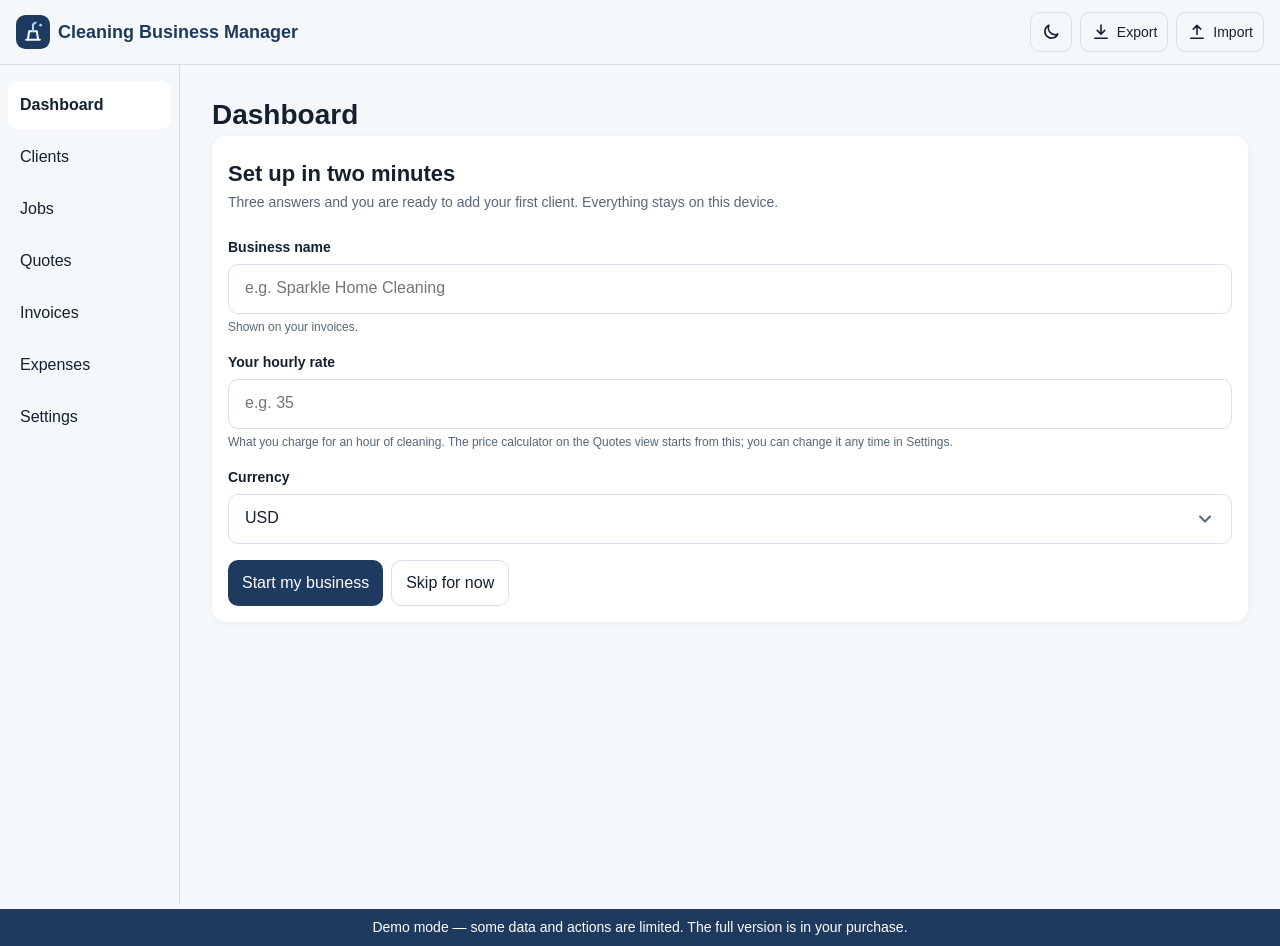
==== commit bd7257ad: "Roomier dropdowns, big numbers and more charts" ====
--- a/docs/index.html
+++ b/docs/index.html
@@ -247,8 +247,17 @@
    tokens in 00_tokens.css — no hard-coded hex here. */
 
 input[type=date], input[type=time], input[type=text], input[type=number], select {
-  width: 100%; font: inherit; padding: 10px 12px; border: 1px solid var(--color-border);
-  border-radius: var(--radius-sm); background: var(--color-card); color: var(--color-ink);
+  width: 100%; font: inherit; font-size: var(--text-base); line-height: 1.3; min-height: 50px; padding: 12px 16px;
+  border: 1px solid var(--color-border); border-radius: var(--radius-sm); background: var(--color-card); color: var(--color-ink);
+}
+/* Dropdowns: our own chevron with room on the right, so the text never touches the edge. */
+select {
+  -webkit-appearance: none; appearance: none; cursor: pointer; padding-right: 48px; text-overflow: ellipsis;
+  background-image: url("data:image/svg+xml;utf8,<svg xmlns='http://www.w3.org/2000/svg' width='20' height='20' viewBox='0 0 24 24' fill='none' stroke='%23566678' stroke-width='2.4' stroke-linecap='round' stroke-linejoin='round'><path d='M6 9l6 6 6-6'/></svg>");
+  background-repeat: no-repeat; background-position: right 16px center; background-size: 20px;
+}
+:root[data-theme="dark"] select {
+  background-image: url("data:image/svg+xml;utf8,<svg xmlns='http://www.w3.org/2000/svg' width='20' height='20' viewBox='0 0 24 24' fill='none' stroke='%239fb1c2' stroke-width='2.4' stroke-linecap='round' stroke-linejoin='round'><path d='M6 9l6 6 6-6'/></svg>");
 }
 .field input, .field select { width: 100%; }
 input[type=checkbox] { width: 20px; height: 20px; accent-color: var(--color-primary); flex-shrink: 0; margin: 0; }
@@ -257,16 +266,16 @@
 .caption { color: var(--color-muted); font-size: var(--text-xs); }
 .nowrap { white-space: nowrap; }
 .neg { color: var(--color-danger); font-weight: 600; }
-table.table input.cell-input { width: 7.5em; padding: 6px 8px; }
+table.table input.cell-input { width: 7.5em; min-height: 40px; padding: 8px 10px; }
 table.table input.cell-input.invalid { border-color: var(--color-danger); }
 tr.row-over td { background: var(--color-error-bg); }
 tr.total-row td { font-weight: 700; border-top: 2px solid var(--color-border); }
-table.table td select { width: auto; padding: 6px 8px; }
+table.table td select { width: auto; min-height: 40px; padding: 8px 40px 8px 12px; background-position: right 12px center; }
 
 .stat-grid { display: grid; grid-template-columns: repeat(auto-fit, minmax(150px, 1fr)); gap: var(--space-3); margin-bottom: var(--space-4); }
 .stat { background: var(--color-card); border-radius: var(--radius-md); padding: var(--space-3) var(--space-4); box-shadow: var(--shadow-sm); display: flex; flex-direction: column; gap: 2px; min-width: 0; }
 .stat-label { font-size: var(--text-xs); color: var(--color-muted); text-transform: uppercase; letter-spacing: .04em; }
-.stat-value { font-family: var(--font-heading); font-size: var(--text-xl); color: var(--color-primary); overflow-wrap: anywhere; }
+.stat-value { font-family: var(--font-heading); font-size: 1.9rem; line-height: 1.1; color: var(--color-primary); overflow-wrap: anywhere; }
 :root[data-theme="dark"] .stat-value { color: var(--color-accent); }
 .stat.bad .stat-value { color: var(--color-danger); }
 .stat-sub { font-size: var(--text-xs); color: var(--color-muted); overflow-wrap: anywhere; }
@@ -382,6 +391,26 @@
 .main > .card + .card { margin-top: var(--space-4); }
 /* On phones and narrow windows the list comes first and the add form below it. */
 @media (max-width: 980px) { .split.listfirst > .main { order: -1; } }
+
+/* ---------- Big numbers and charts ---------- */
+.stat-grid.hero { grid-template-columns: repeat(auto-fit, minmax(210px, 1fr)); }
+.stat.big { padding: var(--space-4) var(--space-5); }
+.stat.big .stat-value { font-size: 2.9rem; }
+.stat.big .stat-label { font-size: var(--text-sm); }
+.donut-wrap { display: flex; align-items: center; gap: var(--space-5); flex-wrap: wrap; }
+svg.donut { width: 190px; height: 190px; flex-shrink: 0; }
+svg.donut .center-num { font-family: var(--font-heading); font-size: 9px; font-weight: 700; fill: var(--color-ink); }
+svg.donut .center-lab { font-size: 3.6px; fill: var(--color-muted); }
+.donut-legend { list-style: none; margin: 0; padding: 0; flex: 1; min-width: 160px; }
+.donut-legend li { display: flex; justify-content: space-between; gap: var(--space-3); padding: 6px 0; border-bottom: 1px solid var(--color-border); font-size: var(--text-sm); }
+.donut-legend li:last-child { border-bottom: 0; }
+.donut-legend .swatch { display: inline-block; width: 12px; height: 12px; border-radius: 3px; margin-right: 8px; vertical-align: -1px; }
+.hbars { list-style: none; margin: 0; padding: 0; }
+.hbars li { display: block; padding: var(--space-2) 0; }
+.hbars .hb-head { display: flex; justify-content: space-between; gap: var(--space-2); font-size: var(--text-sm); margin-bottom: 4px; }
+.hbars .hb-track { height: 12px; background: var(--color-border); border-radius: var(--radius-full); overflow: hidden; }
+.hbars .hb-fill { display: block; height: 100%; background: var(--color-accent); border-radius: var(--radius-full); }
+.chart-note { color: var(--color-muted); font-size: var(--text-xs); margin: var(--space-2) 0 0; }
 
 </style>
 </head>
@@ -840,6 +869,34 @@
       for (var i = n - 1; i >= 0; i--) out.push(C.iso(new Date(now.getFullYear(), now.getMonth() - i, 1)).slice(0, 7));
       return out;
     },
+    /** Invoiced money split three ways: collected, still to come in on time, and overdue. */
+    statusTotals: function () {
+      var t = { collected: 0, waiting: 0, overdue: 0 };
+      D.list('invoices').forEach(function (inv) {
+        t.collected += D.invoicePaid(inv);
+        var due = D.invoiceDue(inv);
+        if (due) { if (D.isOverdue(inv)) t.overdue += due; else t.waiting += due; }
+      });
+      t.total = t.collected + t.waiting + t.overdue;
+      return t;
+    },
+    /** Spending by category across the last n months, largest first. */
+    expenseByCategory: function (n) {
+      var keys = {}, map = {};
+      D.lastMonths(n).forEach(function (k) { keys[k] = true; });
+      D.list('expenses').forEach(function (e) { if (keys[C.monthKey(e.date)]) map[e.category] = (map[e.category] || 0) + (e.amount || 0); });
+      return Object.keys(map).map(function (k) { return { label: k, value: map[k] }; }).sort(function (a, b) { return b.value - a.value; });
+    },
+    /** Jobs (not cancelled) in each of the next n weeks, starting with the current week (Monday). */
+    jobsPerWeek: function (n) {
+      var now = C.today(), mon = C.addDays(now, -((now.getDay() + 6) % 7)), out = [];
+      for (var i = 0; i < n; i++) {
+        var from = C.iso(C.addDays(mon, 7 * i)), to = C.iso(C.addDays(mon, 7 * i + 6)), count = 0, value = 0;
+        D.list('jobs').forEach(function (j) { if (j.status !== 'cancelled' && j.date >= from && j.date <= to) { count += 1; value += j.price || 0; } });
+        out.push({ from: from, label: C.fmtDate(C.parseISO(from)).replace(/,? \d{4}$/, ''), count: count, value: value });
+      }
+      return out;
+    },
     monthSummary: function (key) {
       var inc = D.monthIncome(key), exp = D.monthExpenses(key);
       return { key: key, income: inc, expenses: exp, profit: inc - exp };
@@ -885,6 +942,76 @@
     });
     return svg;
   },
+
+  /** segments: [{label, value, color}], center: {num, label}. Returns {svg, legend} elements. */
+  donut: function (segments, center, fmt) {
+    var NS = 'http://www.w3.org/2000/svg', total = 0;
+    segments.forEach(function (s) { total += s.value; });
+    var svg = document.createElementNS(NS, 'svg');
+    svg.setAttribute('viewBox', '0 0 42 42'); svg.setAttribute('role', 'img'); svg.setAttribute('class', 'donut');
+    svg.setAttribute('aria-label', 'Invoiced money by status: ' + segments.map(function (s) { return s.label + ' ' + fmt(s.value); }).join(', '));
+    function el(tag, attrs, text) {
+      var e = document.createElementNS(NS, tag);
+      Object.keys(attrs).forEach(function (k) { e.setAttribute(k, attrs[k]); });
+      if (text != null) e.textContent = text;
+      svg.appendChild(e);
+      return e;
+    }
+    el('circle', { cx: 21, cy: 21, r: 15.9155, fill: 'none', stroke: 'var(--color-border)', 'stroke-width': 5 });
+    var offset = 25;                       // start at 12 o'clock
+    if (total > 0) segments.forEach(function (s) {
+      if (s.value <= 0) return;
+      var pct = s.value / total * 100;
+      el('circle', { cx: 21, cy: 21, r: 15.9155, fill: 'none', stroke: s.color, 'stroke-width': 5, 'stroke-dasharray': pct + ' ' + (100 - pct), 'stroke-dashoffset': offset });
+      offset -= pct;
+    });
+    el('text', { x: 21, y: 22.5, 'text-anchor': 'middle', class: 'center-num' }, center.num);
+    el('text', { x: 21, y: 27.5, 'text-anchor': 'middle', class: 'center-lab' }, center.label);
+    var ul = document.createElement('ul'); ul.className = 'donut-legend';
+    segments.forEach(function (s) {
+      var li = document.createElement('li'), l = document.createElement('span'), sw = document.createElement('span'), v = document.createElement('strong');
+      sw.className = 'swatch'; sw.style.background = s.color;
+      l.appendChild(sw); l.appendChild(document.createTextNode(s.label)); v.textContent = fmt(s.value);
+      li.appendChild(l); li.appendChild(v); ul.appendChild(li);
+    });
+    return { svg: svg, legend: ul };
+  },
+  /** rows: [{label, value}] as horizontal bars, scaled to the largest. */
+  hbars: function (rows, fmt) {
+    var max = 1, ul = document.createElement('ul'); ul.className = 'hbars';
+    rows.forEach(function (r) { max = Math.max(max, r.value); });
+    rows.forEach(function (r) {
+      var li = document.createElement('li'), head = document.createElement('div'), a = document.createElement('span'), b = document.createElement('strong');
+      head.className = 'hb-head'; a.textContent = r.label; b.textContent = fmt(r.value); head.appendChild(a); head.appendChild(b);
+      var track = document.createElement('div'), fill = document.createElement('span');
+      track.className = 'hb-track'; track.setAttribute('role', 'img'); track.setAttribute('aria-label', r.label + ': ' + fmt(r.value));
+      fill.className = 'hb-fill'; fill.style.width = Math.max(3, Math.round(r.value / max * 100)) + '%'; track.appendChild(fill);
+      li.appendChild(head); li.appendChild(track); ul.appendChild(li);
+    });
+    return ul;
+  },
+  /** rows: [{label, value}] as vertical columns; returns an <svg>. */
+  columns: function (rows, ariaLabel) {
+    var NS = 'http://www.w3.org/2000/svg', w = 560, h = 200, padB = 30, padT = 24, plotH = h - padB - padT, max = 1;
+    rows.forEach(function (r) { max = Math.max(max, r.value); });
+    var gw = w / rows.length, bw = Math.min(46, gw - 16);
+    var svg = document.createElementNS(NS, 'svg');
+    svg.setAttribute('viewBox', '0 0 ' + w + ' ' + h); svg.setAttribute('role', 'img'); svg.setAttribute('class', 'chart'); svg.setAttribute('aria-label', ariaLabel);
+    function el(tag, attrs, text) {
+      var e = document.createElementNS(NS, tag);
+      Object.keys(attrs).forEach(function (k) { e.setAttribute(k, attrs[k]); });
+      if (text != null) e.textContent = text;
+      svg.appendChild(e);
+    }
+    el('line', { x1: 0, x2: w, y1: h - padB, y2: h - padB, stroke: 'var(--color-border)', 'stroke-width': 1 });
+    rows.forEach(function (r, i) {
+      var cx = gw * i + gw / 2, bh = r.value > 0 ? Math.max(4, Math.round(r.value / max * plotH)) : 0;
+      if (bh) el('rect', { x: cx - bw / 2, y: h - padB - bh, width: bw, height: bh, rx: 4, fill: 'var(--color-accent)' });
+      el('text', { x: cx, y: h - padB - bh - 6, 'text-anchor': 'middle', 'font-size': 14, 'font-weight': 700, fill: 'var(--color-ink)' }, String(r.value));
+      el('text', { x: cx, y: h - 10, 'text-anchor': 'middle', 'font-size': 11, fill: 'var(--color-muted)' }, r.label);
+    });
+    return svg;
+  },
 };
 
 
@@ -944,12 +1071,14 @@
         h('button', { type: 'button', id: 'goClientsBtn', class: 'ghost small', text: 'Add a client', on: { click: function () { location.hash = '#clients'; } } })));
     }
 
+    root.appendChild(h('div', { class: 'stat-grid hero' },
+      C.stat('Owed to you', C.fmt(owed.due), owed.due ? 'unpaid invoices, all clients' : 'nothing outstanding', 'big' + (owed.overdue ? ' bad' : '')),
+      C.stat('Profit this month', C.fmt(month.profit), 'income minus expenses', 'big' + (month.profit < 0 ? ' bad' : '')),
+      C.stat('Jobs today', String(todayJobs.length), todayJobs.length ? 'on your schedule' : 'nothing booked today', 'big')));
     root.appendChild(h('div', { class: 'stat-grid' },
-      C.stat('Jobs today', String(todayJobs.length), todayJobs.length ? 'on your schedule' : 'nothing booked today'),
-      C.stat('Owed to you', C.fmt(owed.due), owed.due ? 'unpaid invoices, all clients' : 'nothing outstanding', owed.overdue ? 'bad' : ''),
       C.stat('Income this month', C.fmt(month.income), 'payments received'),
       C.stat('Expenses this month', C.fmt(month.expenses)),
-      C.stat('Profit this month', C.fmt(month.profit), 'income minus expenses', month.profit < 0 ? 'bad' : '')));
+      C.stat('Overdue', C.fmt(owed.overdue), owed.overdueCount + (owed.overdueCount === 1 ? ' invoice' : ' invoices'), owed.overdue ? 'bad' : '')));
 
     var today = h('div', { class: 'card' }, h('h2', { text: 'Today' }));
     if (!todayJobs.length) today.appendChild(C.emptyState('No jobs today', 'Add jobs in the Jobs view and they appear here on the day.'));
@@ -973,6 +1102,27 @@
       h('div', { class: 'legend' }, h('span', { class: 'key inc', text: 'Income' }), h('span', { class: 'key exp', text: 'Expenses' })));
     chart.appendChild(App.charts.incomeExpenses(rows, C.fmt));
     root.appendChild(chart);
+
+    var st = D.statusTotals(), pct = st.total ? Math.round(st.collected / st.total * 100) : 0;
+    var dn = App.charts.donut([
+      { label: 'Collected', value: st.collected, color: 'var(--color-success)' },
+      { label: 'Waiting to be paid', value: st.waiting, color: 'var(--color-info)' },
+      { label: 'Overdue', value: st.overdue, color: 'var(--color-danger)' }], { num: st.total ? pct + '%' : '—', label: 'collected' }, C.fmt);
+    var inv = h('div', { class: 'card' }, h('h2', { text: 'Invoices: collected vs owed' }));
+    if (!st.total) inv.appendChild(C.emptyState('No invoices yet', 'Create one from a job or the Invoices view.'));
+    else inv.appendChild(h('div', { class: 'donut-wrap' }, dn.svg, dn.legend));
+
+    var wk = D.jobsPerWeek(6), wkCard = h('div', { class: 'card' }, h('h2', { text: 'Jobs per week, next 6 weeks' }));
+    if (!wk.some(function (r) { return r.count; })) wkCard.appendChild(C.emptyState('No jobs booked', 'Booked jobs show here week by week.'));
+    else {
+      wkCard.appendChild(App.charts.columns(wk.map(function (r) { return { label: r.label, value: r.count }; }), 'Jobs per week: ' + wk.map(function (r) { return r.label + ' ' + r.count; }).join(', ')));
+      wkCard.appendChild(h('p', { class: 'chart-note', text: 'Weeks start on Monday. Booked value over these weeks: ' + C.fmt(wk.reduce(function (s, r) { return s + r.value; }, 0)) + '.' }));
+    }
+    var cats = D.expenseByCategory(6), exCard = h('div', { class: 'card' }, h('h2', { text: 'Where the money goes, last 6 months' }));
+    if (!cats.length) exCard.appendChild(C.emptyState('No expenses yet', 'Log expenses to see them by category.'));
+    else exCard.appendChild(App.charts.hbars(cats, C.fmt));
+    root.appendChild(h('div', { class: 'grid-2 top' }, inv, wkCard));
+    root.appendChild(exCard);
   }
 
   App.views.dashboard = {
@@ -1396,8 +1546,8 @@
       root.appendChild(h('h1', { text: 'Invoices' }));
       root.appendChild(h('p', { class: 'sub', text: 'Bill a client, record each payment, and see who still owes you.' }));
       if (t.overdueCount) root.appendChild(C.banner('warning', t.overdueCount + (t.overdueCount === 1 ? ' invoice is' : ' invoices are') + ' overdue: ' + C.fmt(t.overdue) + '.'));
-      root.appendChild(h('div', { class: 'stat-grid' }, C.stat('Total owed', C.fmt(t.due), 'across all unpaid invoices', t.overdue ? 'bad' : ''), C.stat('Overdue', C.fmt(t.overdue), t.overdueCount + ' invoice(s)', t.overdue ? 'bad' : ''),
-        C.stat('Invoiced', String(invoices.length), 'invoices in total')));
+      root.appendChild(h('div', { class: 'stat-grid hero' }, C.stat('Total owed', C.fmt(t.due), 'across all unpaid invoices', 'big' + (t.overdue ? ' bad' : '')), C.stat('Overdue', C.fmt(t.overdue), t.overdueCount + ' invoice(s)', 'big' + (t.overdue ? ' bad' : '')),
+        C.stat('Invoiced', String(invoices.length), 'invoices in total', 'big')));
 
       var client = h('select', { id: 'invClient' });
       client.appendChild(h('option', { value: '', text: clients.length ? 'Choose a client' : 'Add a client first' }));
@@ -1487,6 +1637,13 @@
       root.appendChild(h('h1', { text: 'Expenses' }));
       root.appendChild(h('p', { class: 'sub', text: 'Log what you spend. Together with the payments you record on invoices, this gives your profit each month.' }));
 
+      var nowKey = C.iso(C.today()).slice(0, 7), thisMonth = D.monthExpenses(nowKey), cats6 = D.expenseByCategory(6);
+      var sum6 = cats6.reduce(function (s, r) { return s + r.value; }, 0);
+      root.appendChild(h('div', { class: 'stat-grid hero' },
+        C.stat('Spent this month', C.fmt(thisMonth), 'expenses logged', 'big'),
+        C.stat('Last 6 months', C.fmt(sum6), 'all categories', 'big'),
+        C.stat('Biggest cost', cats6.length ? cats6[0].label : '—', cats6.length ? C.fmt(cats6[0].value) + ' in 6 months' : 'Nothing logged yet', 'big')));
+
       var date = h('input', { type: 'date', id: 'expDate', value: C.iso(C.today()) });
       var cat = h('select', { id: 'expCategory' }, D.EXPENSE_CATEGORIES.map(function (c) { return h('option', { value: c, text: c }); }));
       var desc = h('input', { type: 'text', id: 'expDesc', attrs: { maxlength: '120' } });
@@ -1504,6 +1661,10 @@
         D.save('expenses', all);
         App.views.expenses.render(root);
       });
+
+      var byCat = h('div', { class: 'card' }, h('h2', { text: 'By category, last 6 months' }));
+      if (!cats6.length) byCat.appendChild(C.emptyState('No expenses yet', 'Add one on the left to see where the money goes.'));
+      else byCat.appendChild(App.charts.hbars(cats6, C.fmt));
 
       var months = h('div', { class: 'card' }, h('h2', { text: 'Month by month' }));
       var mbody = h('tbody');
@@ -1531,7 +1692,7 @@
         } } }));
         list.appendChild(C.tableWrap(h('table', { class: 'table cardrows' }, h('thead', null, h('tr', null, ['Date', 'Category', 'Description', 'Amount', ''].map(function (x) { return h('th', { text: x }); }))), tbody)));
       }
-      root.appendChild(h('div', { class: 'split late' }, h('div', { class: 'side' }, form), h('div', { class: 'main' }, months, list)));
+      root.appendChild(h('div', { class: 'split late' }, h('div', { class: 'side' }, form), h('div', { class: 'main' }, byCat, months, list)));
     },
   };
   App.nav.push('expenses');
